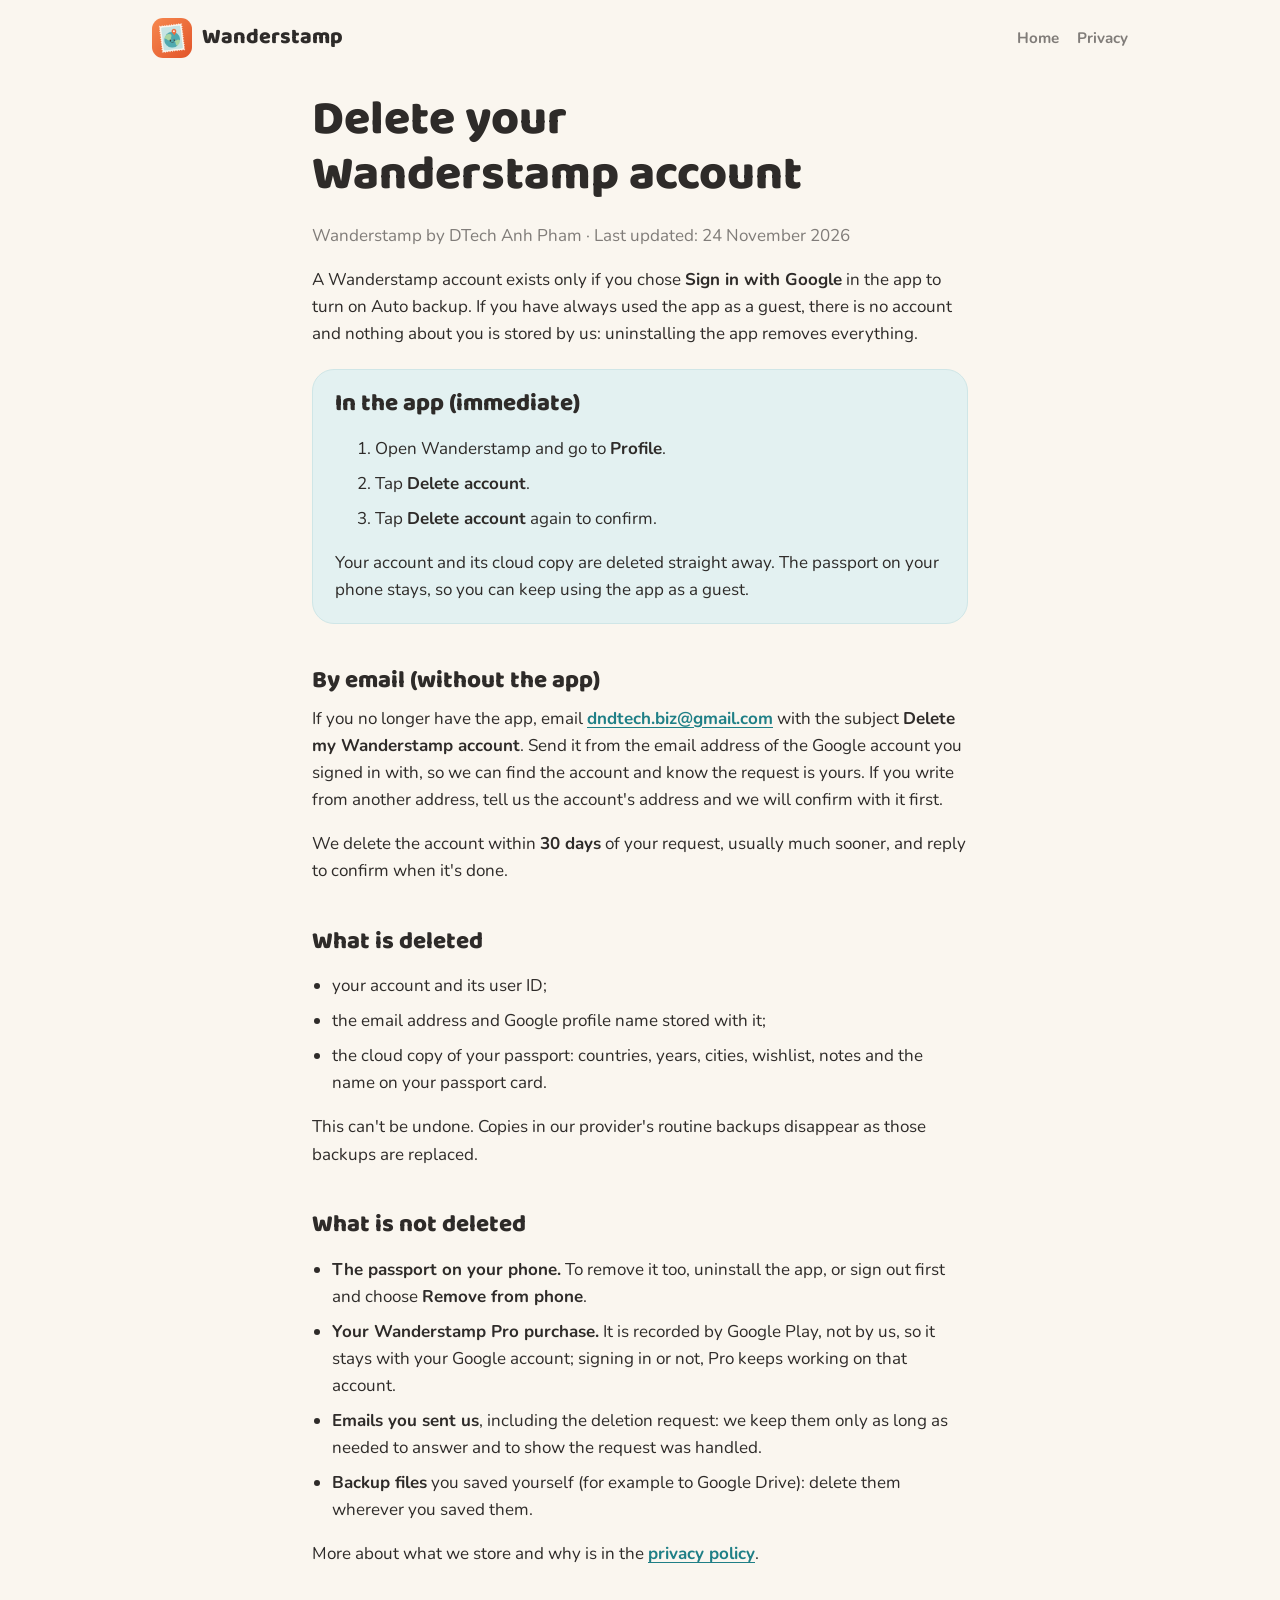
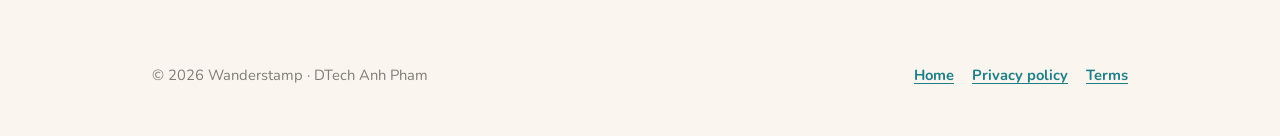
==== delete-account.html @ 55518581 "Custom domain wanderstamp.app and company name on the site CNAME for GitHub Pages, the contact secti" ====
<!doctype html>
<html lang="en">
<head>
  <meta charset="utf-8">
  <meta name="viewport" content="width=device-width, initial-scale=1">
  <title>Delete your account · Wanderstamp</title>
  <meta name="description" content="How to delete your Wanderstamp account and its cloud backup, in the app or by email.">
  <meta name="theme-color" content="#F26B3A">
  <link rel="icon" type="image/png" href="assets/favicon.png">
  <link rel="preconnect" href="https://fonts.googleapis.com">
  <link rel="preconnect" href="https://fonts.gstatic.com" crossorigin>
  <link rel="stylesheet" href="https://fonts.googleapis.com/css2?family=Baloo+2:wght@600;700;800&family=Nunito:wght@400;600;700&display=swap">
  <link rel="stylesheet" href="style.css">
</head>
<body>
  <a class="skip" href="#main">Skip to content</a>

  <header class="wrap top">
    <a class="brand" href="./">
      <img src="assets/icon.png" alt="" width="40" height="40">
      Wanderstamp
    </a>
    <nav aria-label="Main">
      <a href="./">Home</a>
      <a href="privacy.html">Privacy</a>
    </nav>
  </header>

  <!-- The "Delete account URL" in Play Console (App content > Data deletion). Keep it in step with
       deleteAccount in src/cloud.ts and the privacy policy. -->
  <main id="main" class="wrap doc">
    <h1>Delete your Wanderstamp account</h1>
    <p class="updated">Wanderstamp by DTech Anh Pham · Last updated: 24 November 2026</p>

    <p>A Wanderstamp account exists only if you chose <b>Sign in with Google</b> in the app to turn
      on Auto backup. If you have always used the app as a guest, there is no account and nothing
      about you is stored by us: uninstalling the app removes everything.</p>

    <div class="summary">
      <h2 style="margin-top: 0">In the app (immediate)</h2>
      <ol>
        <li>Open Wanderstamp and go to <b>Profile</b>.</li>
        <li>Tap <b>Delete account</b>.</li>
        <li>Tap <b>Delete account</b> again to confirm.</li>
      </ol>
      <p style="margin: 0">Your account and its cloud copy are deleted straight away. The passport
        on your phone stays, so you can keep using the app as a guest.</p>
    </div>

    <h2>By email (without the app)</h2>
    <p>If you no longer have the app, email
      <a href="mailto:dndtech.biz@gmail.com?subject=Delete%20my%20Wanderstamp%20account">dndtech.biz@gmail.com</a>
      with the subject <b>Delete my Wanderstamp account</b>. Send it from the email address of the
      Google account you signed in with, so we can find the account and know the request is yours.
      If you write from another address, tell us the account's address and we will confirm with
      it first.</p>
    <p>We delete the account within <b>30 days</b> of your request, usually much sooner, and reply
      to confirm when it's done.</p>

    <h2>What is deleted</h2>
    <ul>
      <li>your account and its user ID;</li>
      <li>the email address and Google profile name stored with it;</li>
      <li>the cloud copy of your passport: countries, years, cities, wishlist, notes and the name
        on your passport card.</li>
    </ul>
    <p>This can't be undone. Copies in our provider's routine backups disappear as those backups
      are replaced.</p>

    <h2>What is not deleted</h2>
    <ul>
      <li><b>The passport on your phone.</b> To remove it too, uninstall the app, or sign out
        first and choose <b>Remove from phone</b>.</li>
      <li><b>Your Wanderstamp Pro purchase.</b> It is recorded by Google Play, not by us, so it
        stays with your Google account; signing in or not, Pro keeps working on that account.</li>
      <li><b>Emails you sent us</b>, including the deletion request: we keep them only as long as
        needed to answer and to show the request was handled.</li>
      <li><b>Backup files</b> you saved yourself (for example to Google Drive): delete them
        wherever you saved them.</li>
    </ul>

    <p>More about what we store and why is in the <a href="privacy.html">privacy policy</a>.</p>
  </main>

  <footer>
    <div class="wrap">
      <span>© 2026 Wanderstamp · DTech Anh Pham</span>
      <nav aria-label="Footer">
        <a href="./">Home</a>
        <a href="privacy.html">Privacy policy</a>
        <a href="terms.html">Terms</a>
      </nav>
    </div>
  </footer>
</body>
</html>
---- style.css ----
/* Wanderstamp site. Colours and fonts follow the app (src/theme.ts): Sunset orange, ink and
   sand on warm paper, Baloo 2 for headings and Nunito for text. Light only, like the app. */

:root {
  color-scheme: light;
  --cream: #FAF6EF;
  --sunset: #F26B3A;
  --sunset-text: #A6411C;
  --sunset-tint: #FDE8DE;
  --sunset-tint-border: #F9D3C0;
  --sun: #E9B44C;
  --sun-tint: #FCF2DC;
  --sun-on: #43340F;
  --sand: #E7E1D6;
  --sand-tint: #F1EDE5;
  --sand-dash: #D8D0C2;
  --teal: #4FA9B0;
  --teal-deep: #1F7F86;
  --teal-tint: #E3F1F1;
  --border: #ECE5DA;
  --white: #FFFFFF;
  --ink: #2E2B29;
  --ink60: rgba(46, 43, 41, 0.6);
  --ink45: rgba(46, 43, 41, 0.45);
  --radius: 22px;
  --page: 1040px;
}

* { box-sizing: border-box; }

html { -webkit-text-size-adjust: 100%; scroll-behavior: smooth; }

body {
  margin: 0;
  background: var(--cream);
  color: var(--ink);
  font: 400 17px/1.6 'Nunito', system-ui, sans-serif;
}

h1, h2, h3 {
  font-family: 'Baloo 2', 'Nunito', system-ui, sans-serif;
  line-height: 1.15;
  margin: 0 0 0.4em;
  text-wrap: balance;
}
h1 { font-weight: 800; font-size: clamp(2.6rem, 8vw, 4rem); }
h2 { font-weight: 800; font-size: clamp(1.8rem, 5vw, 2.4rem); }
h3 { font-weight: 700; font-size: 1.25rem; }
p { margin: 0 0 1em; }

a { color: var(--teal-deep); font-weight: 700; text-underline-offset: 3px; }
a:hover { color: var(--sunset-text); }
:focus-visible { outline: 3px solid var(--teal); outline-offset: 3px; border-radius: 6px; }

.wrap { max-width: var(--page); margin: 0 auto; padding: 0 16px; }
@media (min-width: 700px) { .wrap { padding: 0 32px; } }

.skip {
  position: absolute; left: -999px; top: 8px;
  background: var(--white); padding: 8px 14px; border-radius: 999px; z-index: 10;
}
.skip:focus { left: 8px; }

/* Header */
.top {
  display: flex; align-items: center; justify-content: space-between; gap: 12px;
  padding-top: 18px; padding-bottom: 18px;
}
.brand {
  display: flex; align-items: center; gap: 10px;
  color: var(--ink); text-decoration: none;
  font: 800 1.35rem/1 'Baloo 2', sans-serif;
}
.brand img { width: 40px; height: 40px; border-radius: 11px; }
.top nav { display: flex; gap: 18px; flex-wrap: wrap; justify-content: flex-end; }
.top nav a { color: var(--ink60); text-decoration: none; font-size: 0.95rem; }
.top nav a:hover { color: var(--ink); }
@media (max-width: 520px) { .top nav .opt { display: none; } }

/* Hero */
.hero {
  display: grid; gap: 32px; align-items: center;
  padding-top: 24px; padding-bottom: 56px;
}
@media (min-width: 860px) { .hero { grid-template-columns: 1.1fr 0.9fr; padding-top: 48px; } }
.eyebrow {
  display: inline-block; margin-bottom: 14px; padding: 4px 12px;
  background: var(--sunset-tint); border: 1px solid var(--sunset-tint-border); border-radius: 999px;
  color: var(--sunset-text); font-weight: 700; font-size: 0.85rem; letter-spacing: 0.02em;
}
.hero h1 span { color: var(--sunset); }
.lead { font-size: 1.15rem; color: var(--ink60); max-width: 34em; }
.cta { display: flex; flex-wrap: wrap; gap: 12px; align-items: center; margin-top: 22px; }

.btn {
  display: inline-flex; align-items: center; gap: 10px;
  padding: 13px 22px; border-radius: 999px; border: 0;
  font: 700 1rem/1 'Nunito', sans-serif; text-decoration: none;
}
.btn-primary { background: var(--sunset); color: var(--white); }
.btn-primary:hover { color: var(--white); background: #E05A2B; }
.btn-ghost { background: var(--white); color: var(--ink); border: 1px solid var(--border); }
.btn-ghost:hover { color: var(--ink); border-color: var(--sand-dash); }

/* "Get it on Google Play" stand-in until the app is live. Swap it for Google's official badge
   (https://play.google.com/intl/en_us/badges/) once the store page exists. */
.play-soon {
  display: inline-flex; align-items: center; gap: 10px;
  padding: 10px 18px 10px 14px; border-radius: 12px;
  background: var(--ink); color: var(--white); line-height: 1.15;
}
.play-soon svg { flex: none; }
.play-soon small { display: block; font-size: 0.7rem; letter-spacing: 0.04em; opacity: 0.75; text-transform: uppercase; }
.play-soon strong { font: 700 1.05rem/1.1 'Nunito', sans-serif; }

/* The app icon, big and tilted a little, with a postmark struck over its corner. */
.hero-art { display: grid; place-items: center; padding: 12px 0; }
.hero-icon { position: relative; width: min(60vw, 320px); transform: rotate(-4deg); }
.hero-icon img {
  display: block; width: 100%; height: auto; border-radius: 22%;
  box-shadow: 0 18px 40px rgba(166, 65, 28, 0.22), 0 4px 10px rgba(46, 43, 41, 0.08);
}
.postmark {
  position: absolute; right: -6%; bottom: -6%; width: 38%; transform: rotate(14deg);
}

/* Sections */
section { padding: 56px 0; }
.band { background: var(--white); border-top: 1px solid var(--border); border-bottom: 1px solid var(--border); }
.section-intro { color: var(--ink60); max-width: 36em; margin-bottom: 28px; }

.features { display: grid; gap: 16px; }
@media (min-width: 700px) { .features { grid-template-columns: repeat(3, 1fr); } }
.feature {
  background: var(--cream); border: 1px solid var(--border); border-radius: var(--radius);
  padding: 22px;
}
.feature .dot {
  display: grid; place-items: center; width: 52px; height: 52px; margin-bottom: 12px;
  border-radius: 50%; font-size: 26px;
}
.feature p { color: var(--ink60); margin: 0; }

/* Screenshot slots: each holds a phone screenshot (1080×2400 or similar) once there is one. */
.shots {
  display: grid; grid-auto-flow: column; grid-auto-columns: minmax(200px, 1fr);
  gap: 16px; overflow-x: auto; padding: 4px 2px 18px; scroll-snap-type: x mandatory;
}
.shot { scroll-snap-align: start; margin: 0; }
.shot .frame {
  aspect-ratio: 9 / 19.5; border-radius: 28px; overflow: hidden;
  background: var(--sand-tint); border: 2px dashed var(--sand-dash);
  display: grid; place-items: center; text-align: center; padding: 16px;
  color: var(--ink45); font-weight: 700; font-size: 0.9rem;
}
.shot .frame img { width: 100%; height: 100%; object-fit: cover; }
.shot .frame:has(img) { border: 0; padding: 0; background: var(--ink); }
.shot figcaption { margin-top: 10px; font-weight: 700; text-align: center; }

/* Pro */
.pro {
  display: grid; gap: 24px; align-items: center;
  background: var(--sun-tint); border: 1px solid #F4E0B3; border-radius: 28px; padding: 28px;
}
@media (min-width: 800px) { .pro { grid-template-columns: 1fr 1fr; padding: 40px; } }
.pro ul { list-style: none; padding: 0; margin: 0; display: grid; gap: 12px; }
.pro li { display: flex; gap: 12px; align-items: flex-start; }
.pro li b { display: block; }
.pro li span { color: var(--ink60); }
.pro .tick {
  flex: none; display: grid; place-items: center; width: 28px; height: 28px; margin-top: 2px;
  border-radius: 50%; background: var(--sun); color: var(--sun-on); font-weight: 800;
}
.price { font: 800 2.4rem/1 'Baloo 2', sans-serif; color: var(--sun-on); }

/* Contact */
.contact-card {
  background: var(--white); border: 1px solid var(--border); border-radius: var(--radius);
  padding: 28px; max-width: 640px;
}

/* Footer */
footer { padding: 32px 0 48px; color: var(--ink60); font-size: 0.92rem; }
footer .wrap { display: flex; flex-wrap: wrap; gap: 8px 22px; justify-content: space-between; }
footer nav { display: flex; gap: 18px; flex-wrap: wrap; }

/* Privacy policy */
.doc { max-width: 720px; padding-top: 16px; padding-bottom: 48px; }
.doc h1 { font-size: clamp(2.2rem, 7vw, 3rem); }
.doc h2 { font-size: 1.5rem; margin-top: 1.8em; }
.doc ul { padding-left: 1.2em; }
.doc li { margin-bottom: 0.45em; }
.doc .updated { color: var(--ink60); }
.summary {
  background: var(--teal-tint); border: 1px solid #CFE6E7; border-radius: var(--radius);
  padding: 20px 22px; margin: 22px 0 8px;
}
.summary ul { margin: 0; }
.summary li:last-child { margin-bottom: 0; }
.table-scroll { overflow-x: auto; }
table { border-collapse: collapse; width: 100%; font-size: 0.95rem; }
th, td { text-align: left; vertical-align: top; padding: 10px 12px; border-bottom: 1px solid var(--border); }
th { font-family: 'Baloo 2', sans-serif; font-weight: 700; }
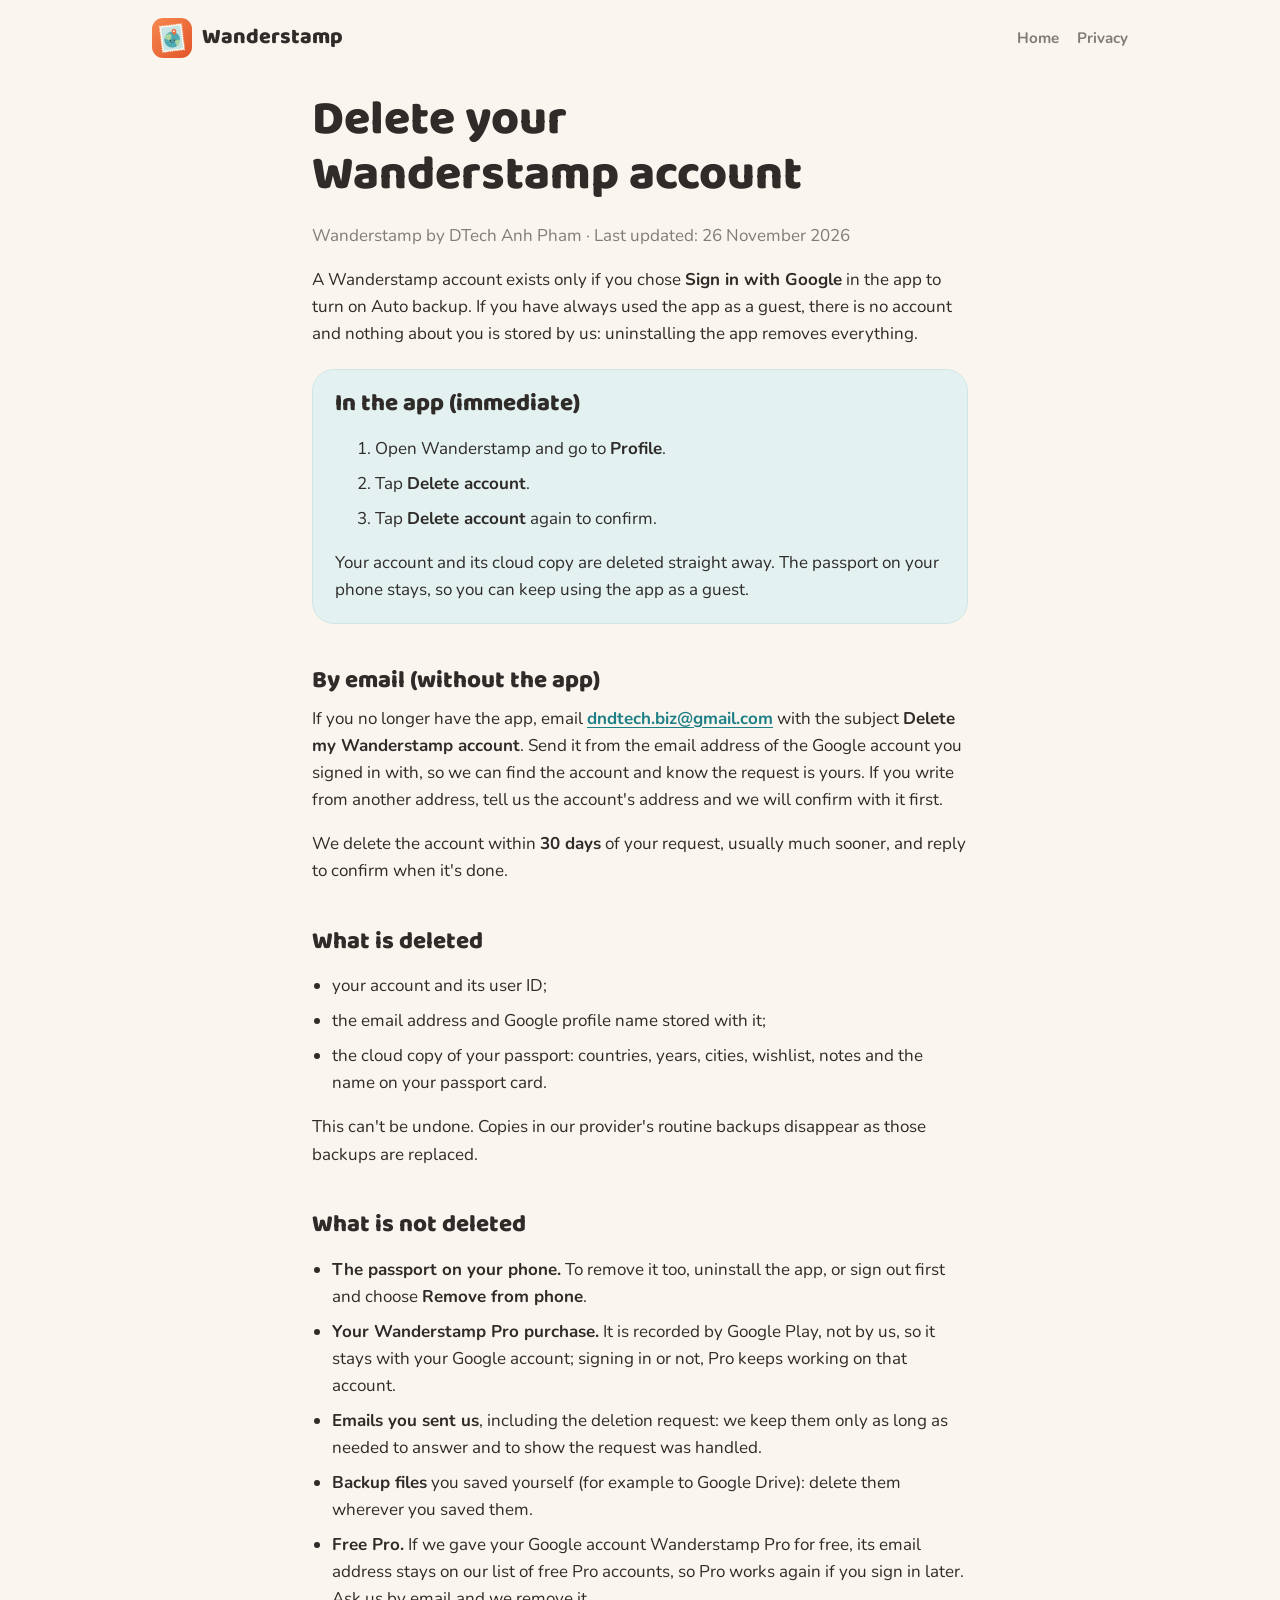
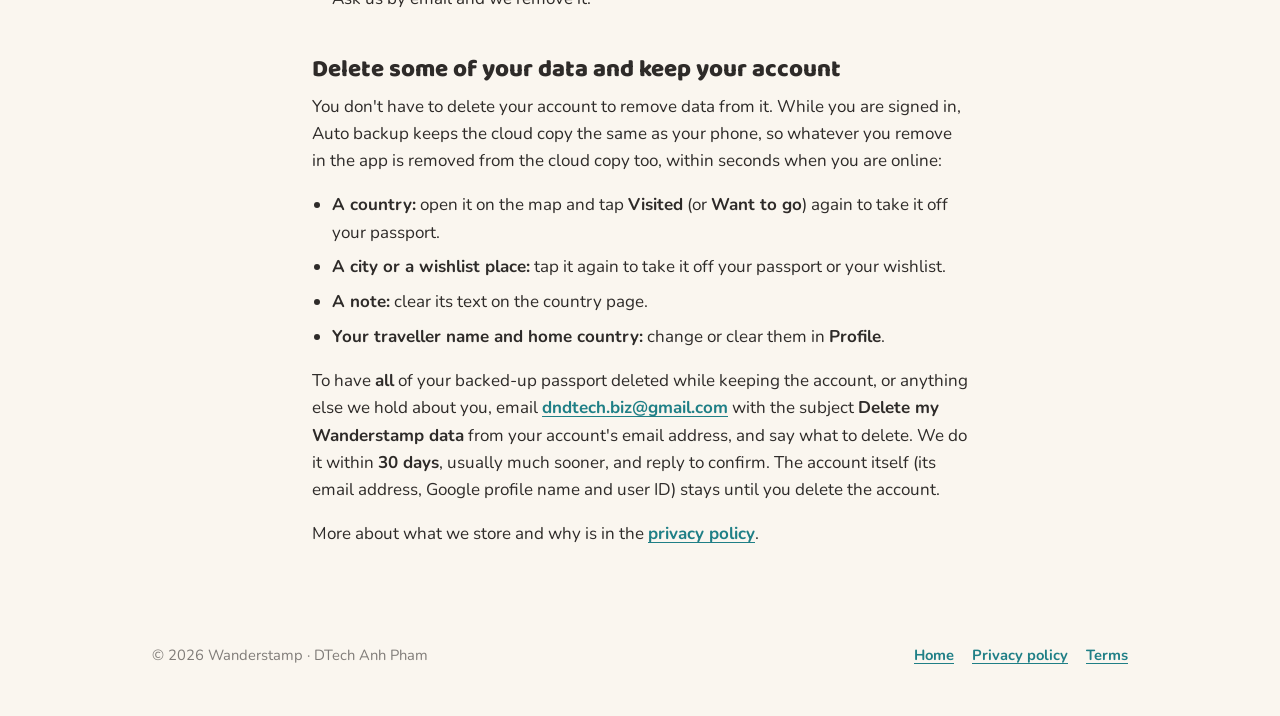
==== commit 4ab31c94: "Deletion page: delete some data and keep the account New section (#data) for the Play Console 'Delet" ====
--- a/delete-account.html
+++ b/delete-account.html
@@ -30,7 +30,7 @@
        deleteAccount in src/cloud.ts and the privacy policy. -->
   <main id="main" class="wrap doc">
     <h1>Delete your Wanderstamp account</h1>
-    <p class="updated">Wanderstamp by DTech Anh Pham · Last updated: 24 November 2026</p>
+    <p class="updated">Wanderstamp by DTech Anh Pham · Last updated: 26 November 2026</p>
 
     <p>A Wanderstamp account exists only if you chose <b>Sign in with Google</b> in the app to turn
       on Auto backup. If you have always used the app as a guest, there is no account and nothing
@@ -77,7 +77,30 @@
         needed to answer and to show the request was handled.</li>
       <li><b>Backup files</b> you saved yourself (for example to Google Drive): delete them
         wherever you saved them.</li>
+      <li><b>Free Pro.</b> If we gave your Google account Wanderstamp Pro for free, its email
+        address stays on our list of free Pro accounts, so Pro works again if you sign in later.
+        Ask us by email and we remove it.</li>
     </ul>
+
+    <h2 id="data">Delete some of your data and keep your account</h2>
+    <p>You don't have to delete your account to remove data from it. While you are signed in,
+      Auto backup keeps the cloud copy the same as your phone, so whatever you remove in the app is
+      removed from the cloud copy too, within seconds when you are online:</p>
+    <ul>
+      <li><b>A country:</b> open it on the map and tap <b>Visited</b> (or <b>Want to go</b>)
+        again to take it off your passport.</li>
+      <li><b>A city or a wishlist place:</b> tap it again to take it off your passport or your
+        wishlist.</li>
+      <li><b>A note:</b> clear its text on the country page.</li>
+      <li><b>Your traveller name and home country:</b> change or clear them in <b>Profile</b>.</li>
+    </ul>
+    <p>To have <b>all</b> of your backed-up passport deleted while keeping the account, or anything
+      else we hold about you, email
+      <a href="mailto:dndtech.biz@gmail.com?subject=Delete%20my%20Wanderstamp%20data">dndtech.biz@gmail.com</a>
+      with the subject <b>Delete my Wanderstamp data</b> from your account's email address, and say
+      what to delete. We do it within <b>30 days</b>, usually much sooner, and reply to confirm.
+      The account itself (its email address, Google profile name and user ID) stays until you
+      delete the account.</p>
 
     <p>More about what we store and why is in the <a href="privacy.html">privacy policy</a>.</p>
   </main>
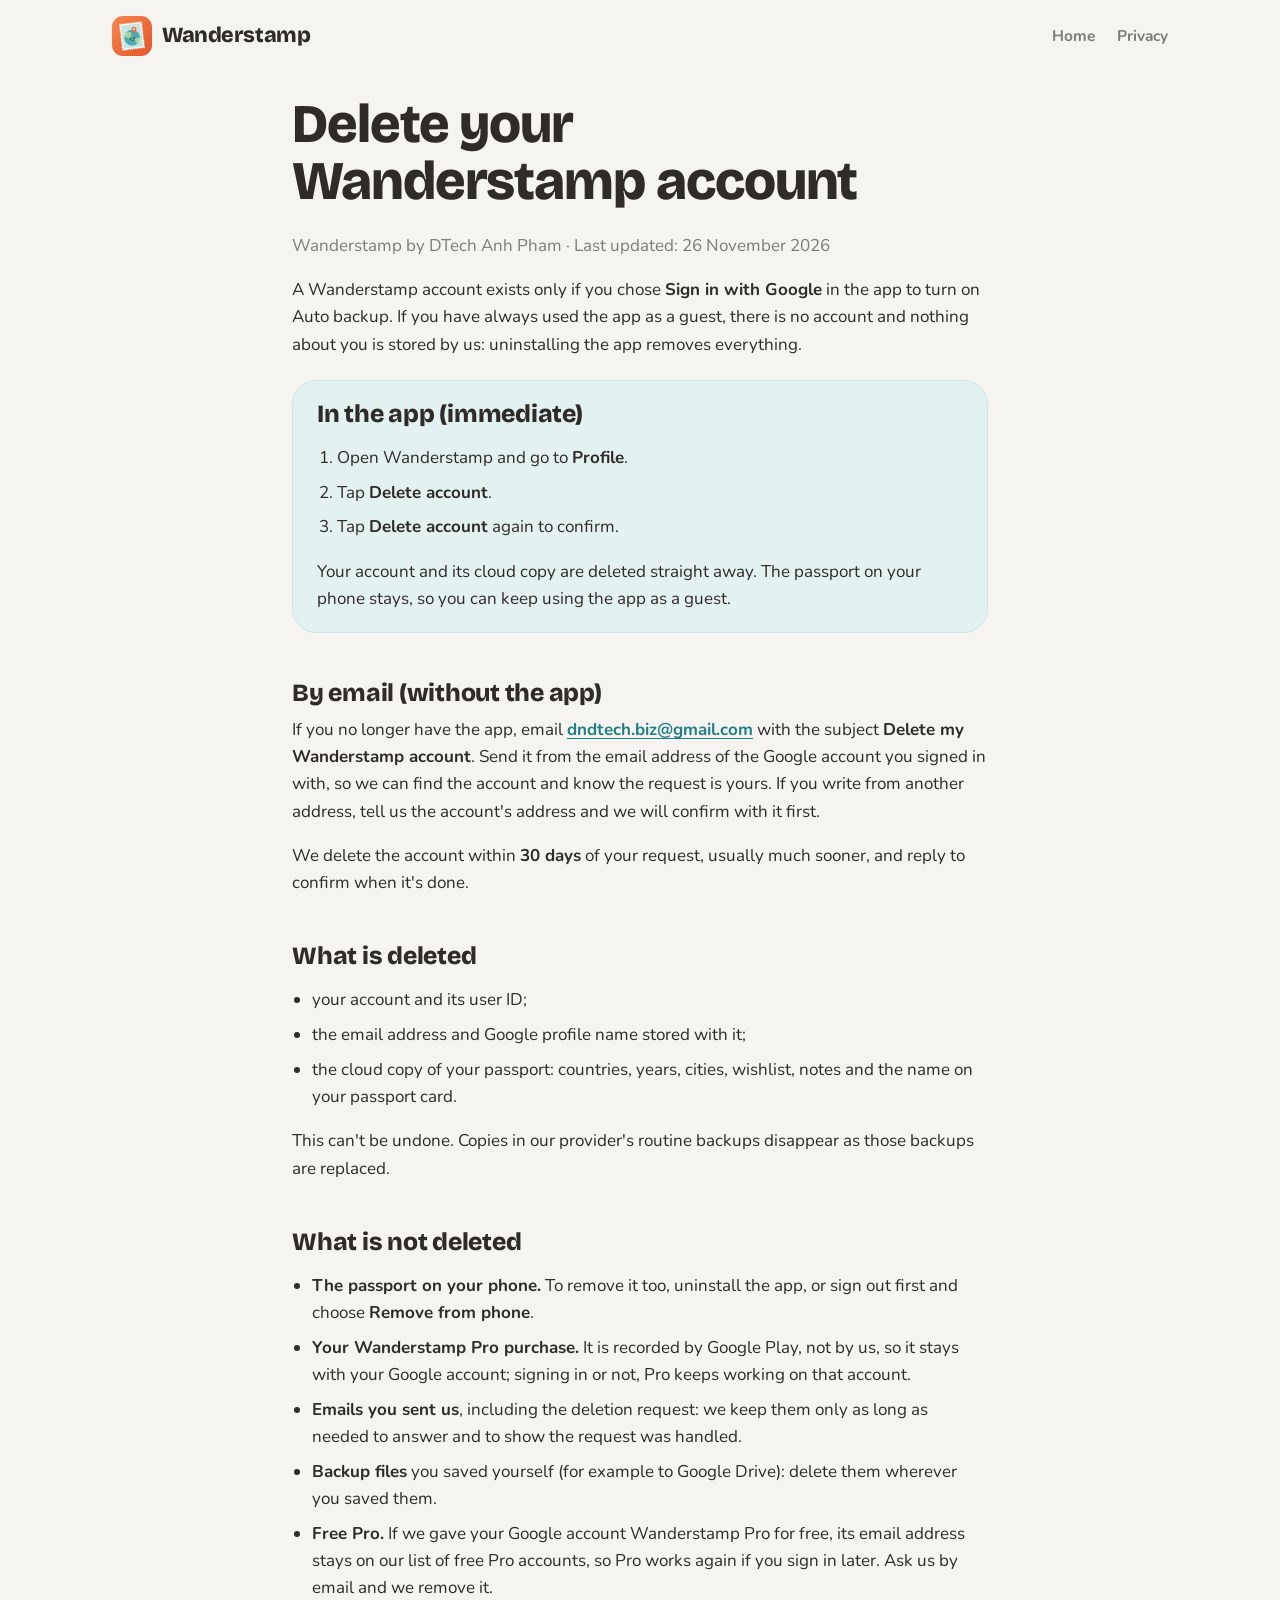
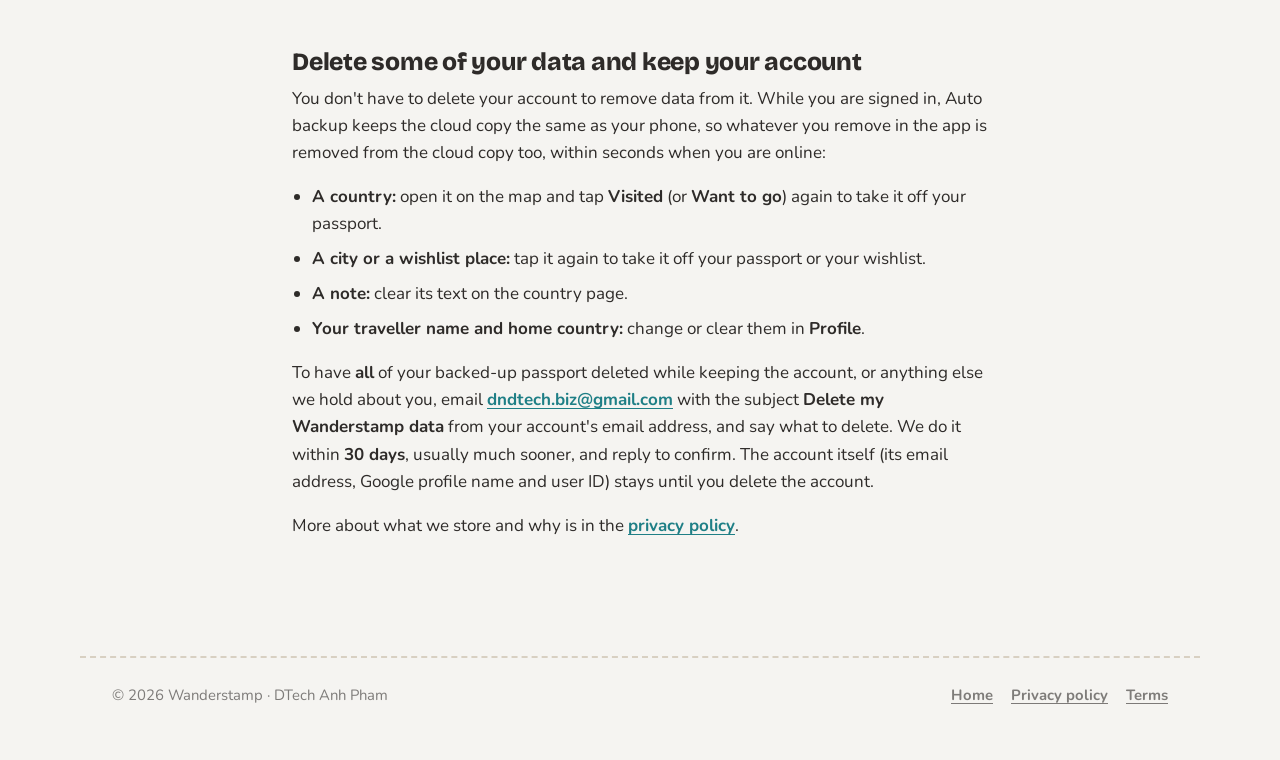
==== commit b6832bbe: "Playful redesign in the app's new look New landing page with real stamps and screenshots, a tap-to-s" ====
--- a/delete-account.html
+++ b/delete-account.html
@@ -9,7 +9,7 @@
   <link rel="icon" type="image/png" href="assets/favicon.png">
   <link rel="preconnect" href="https://fonts.googleapis.com">
   <link rel="preconnect" href="https://fonts.gstatic.com" crossorigin>
-  <link rel="stylesheet" href="https://fonts.googleapis.com/css2?family=Baloo+2:wght@600;700;800&family=Nunito:wght@400;600;700&display=swap">
+  <link rel="stylesheet" href="https://fonts.googleapis.com/css2?family=Baloo+2:wght@800&family=Bricolage+Grotesque:opsz,wght@12..96,600;12..96,800&family=Nunito:wght@400;600;700;800&display=swap">
   <link rel="stylesheet" href="style.css">
 </head>
 <body>
--- a/style.css
+++ b/style.css
@@ -1,15 +1,19 @@
-/* Wanderstamp site. Colours and fonts follow the app (src/theme.ts): Sunset orange, ink and
-   sand on warm paper, Baloo 2 for headings and Nunito for text. Light only, like the app. */
+/* Wanderstamp site. Follows the app's look (src/theme.ts): sunset orange, mustard and teal on
+   light paper; Bricolage Grotesque for titles, Nunito for text and Baloo 2 for anything that is
+   "stamped". The stamps on the page are cut from real app screenshots. Light only, like the app. */
 
 :root {
   color-scheme: light;
-  --cream: #FAF6EF;
+  --paper: #F5F4F1;
   --sunset: #F26B3A;
+  --sunset-dark: #D2552A;
   --sunset-text: #A6411C;
   --sunset-tint: #FDE8DE;
   --sunset-tint-border: #F9D3C0;
   --sun: #E9B44C;
   --sun-tint: #FCF2DC;
+  --sun-tint-border: #F4E0B3;
+  --sun-text: #6E5216;
   --sun-on: #43340F;
   --sand: #E7E1D6;
   --sand-tint: #F1EDE5;
@@ -17,187 +21,496 @@
   --teal: #4FA9B0;
   --teal-deep: #1F7F86;
   --teal-tint: #E3F1F1;
-  --border: #ECE5DA;
+  --teal-tint-border: #CFE6E7;
+  --teal-text: #18636A;
+  --border: #E3E0DA;
   --white: #FFFFFF;
   --ink: #2E2B29;
   --ink60: rgba(46, 43, 41, 0.6);
   --ink45: rgba(46, 43, 41, 0.45);
-  --radius: 22px;
-  --page: 1040px;
+  --title: 'Bricolage Grotesque', 'Nunito', system-ui, sans-serif;
+  --stamp: 'Baloo 2', 'Nunito', system-ui, sans-serif;
+  --page: 1120px;
 }
 
 * { box-sizing: border-box; }
 
-html { -webkit-text-size-adjust: 100%; scroll-behavior: smooth; }
+html { -webkit-text-size-adjust: 100%; scroll-behavior: smooth; scroll-padding-top: 84px; }
 
 body {
   margin: 0;
-  background: var(--cream);
+  background: var(--paper);
   color: var(--ink);
   font: 400 17px/1.6 'Nunito', system-ui, sans-serif;
+  overflow-x: clip;
 }
 
 h1, h2, h3 {
-  font-family: 'Baloo 2', 'Nunito', system-ui, sans-serif;
-  line-height: 1.15;
+  font-family: var(--title);
+  font-weight: 800;
+  line-height: 1.05;
+  letter-spacing: -0.02em;
   margin: 0 0 0.4em;
   text-wrap: balance;
 }
-h1 { font-weight: 800; font-size: clamp(2.6rem, 8vw, 4rem); }
-h2 { font-weight: 800; font-size: clamp(1.8rem, 5vw, 2.4rem); }
-h3 { font-weight: 700; font-size: 1.25rem; }
+h1 { font-size: clamp(2.7rem, 7.4vw, 4.9rem); }
+h2 { font-size: clamp(2rem, 5vw, 3.2rem); }
+h3 { font-size: 1.45rem; letter-spacing: -0.01em; }
 p { margin: 0 0 1em; }
+img { max-width: 100%; }
 
 a { color: var(--teal-deep); font-weight: 700; text-underline-offset: 3px; }
 a:hover { color: var(--sunset-text); }
-:focus-visible { outline: 3px solid var(--teal); outline-offset: 3px; border-radius: 6px; }
+:focus-visible { outline: 3px solid var(--teal); outline-offset: 3px; border-radius: 8px; }
 
 .wrap { max-width: var(--page); margin: 0 auto; padding: 0 16px; }
 @media (min-width: 700px) { .wrap { padding: 0 32px; } }
 
 .skip {
-  position: absolute; left: -999px; top: 8px;
-  background: var(--white); padding: 8px 14px; border-radius: 999px; z-index: 10;
+  position: absolute; left: -999px; top: 8px; z-index: 50;
+  background: var(--white); padding: 8px 14px; border-radius: 999px;
 }
 .skip:focus { left: 8px; }
 
-/* Header */
+/* ---------- Header ---------- */
+
 .top {
   display: flex; align-items: center; justify-content: space-between; gap: 12px;
-  padding-top: 18px; padding-bottom: 18px;
-}
+  padding-top: 16px; padding-bottom: 16px;
+}
+.site-head {
+  position: sticky; top: 0; z-index: 20;
+  background: rgba(245, 244, 241, 0.86);
+  -webkit-backdrop-filter: blur(12px); backdrop-filter: blur(12px);
+  border-bottom: 1px solid transparent;
+  transition: border-color 0.2s;
+}
+.site-head.scrolled { border-bottom-color: var(--border); }
+.site-head .top { padding-top: 12px; padding-bottom: 12px; }
 .brand {
   display: flex; align-items: center; gap: 10px;
   color: var(--ink); text-decoration: none;
-  font: 800 1.35rem/1 'Baloo 2', sans-serif;
-}
-.brand img { width: 40px; height: 40px; border-radius: 11px; }
-.top nav { display: flex; gap: 18px; flex-wrap: wrap; justify-content: flex-end; }
-.top nav a { color: var(--ink60); text-decoration: none; font-size: 0.95rem; }
+  font: 800 1.35rem/1 var(--title); letter-spacing: -0.02em;
+}
+.brand:hover { color: var(--ink); }
+.brand img { width: 40px; height: 40px; border-radius: 11px; transition: transform 0.25s; }
+.brand:hover img { transform: rotate(-8deg) scale(1.05); }
+.top nav { display: flex; align-items: center; gap: 22px; flex-wrap: wrap; justify-content: flex-end; }
+.top nav a { color: var(--ink60); text-decoration: none; font-size: 0.97rem; }
 .top nav a:hover { color: var(--ink); }
-@media (max-width: 520px) { .top nav .opt { display: none; } }
-
-/* Hero */
-.hero {
-  display: grid; gap: 32px; align-items: center;
-  padding-top: 24px; padding-bottom: 56px;
-}
-@media (min-width: 860px) { .hero { grid-template-columns: 1.1fr 0.9fr; padding-top: 48px; } }
-.eyebrow {
-  display: inline-block; margin-bottom: 14px; padding: 4px 12px;
-  background: var(--sunset-tint); border: 1px solid var(--sunset-tint-border); border-radius: 999px;
-  color: var(--sunset-text); font-weight: 700; font-size: 0.85rem; letter-spacing: 0.02em;
-}
-.hero h1 span { color: var(--sunset); }
-.lead { font-size: 1.15rem; color: var(--ink60); max-width: 34em; }
-.cta { display: flex; flex-wrap: wrap; gap: 12px; align-items: center; margin-top: 22px; }
+.top nav .pill {
+  color: var(--white); background: var(--ink); padding: 9px 16px; border-radius: 999px;
+  font-size: 0.9rem;
+}
+.top nav .pill:hover { color: var(--white); background: #000; }
+@media (max-width: 640px) { .top nav .opt { display: none; } }
+
+/* ---------- Rubber-stamp label (above section titles) ---------- */
+
+.inked {
+  display: inline-block; margin-bottom: 18px; padding: 3px 12px 1px;
+  border: 2.5px solid currentColor; border-radius: 8px;
+  color: var(--sunset); font: 800 0.86rem/1.5 var(--stamp); letter-spacing: 0.12em;
+  text-transform: uppercase; transform: rotate(-3deg);
+  opacity: 0.92;
+}
+.inked.teal { color: var(--teal-deep); transform: rotate(2deg); }
+.inked.sun { color: #C38F25; transform: rotate(-2deg); }
+
+/* The wavy cancel lines from the app's postmarks, as a highlight under a word. */
+.wavy {
+  color: var(--sunset);
+  background: url("data:image/svg+xml,%3Csvg xmlns='http://www.w3.org/2000/svg' width='40' height='12' viewBox='0 0 40 12'%3E%3Cpath d='M0 6q5-5 10 0t10 0 10 0 10 0' fill='none' stroke='%23F26B3A' stroke-width='3' stroke-linecap='round'/%3E%3C/svg%3E") repeat-x 0 100% / 30px 9px;
+  padding-bottom: 0.12em;
+}
+
+/* ---------- Buttons ---------- */
 
 .btn {
   display: inline-flex; align-items: center; gap: 10px;
-  padding: 13px 22px; border-radius: 999px; border: 0;
-  font: 700 1rem/1 'Nunito', sans-serif; text-decoration: none;
-}
-.btn-primary { background: var(--sunset); color: var(--white); }
-.btn-primary:hover { color: var(--white); background: #E05A2B; }
+  padding: 14px 24px; border-radius: 999px; border: 0;
+  font: 800 1rem/1 'Nunito', sans-serif; text-decoration: none; cursor: pointer;
+  transition: transform 0.15s, background-color 0.15s;
+}
+.btn:active { transform: scale(0.97); }
+.btn-primary { background: var(--sunset); color: var(--white); box-shadow: 0 4px 0 var(--sunset-dark); }
+.btn-primary:hover { color: var(--white); background: #F47A4D; }
 .btn-ghost { background: var(--white); color: var(--ink); border: 1px solid var(--border); }
 .btn-ghost:hover { color: var(--ink); border-color: var(--sand-dash); }
 
-/* "Get it on Google Play" stand-in until the app is live. Swap it for Google's official badge
-   (https://play.google.com/intl/en_us/badges/) once the store page exists. */
+/* "Coming soon to Google Play" stand-in until the app is live. Swap it for Google's official
+   badge (https://play.google.com/intl/en_us/badges/) once the store page exists. */
 .play-soon {
-  display: inline-flex; align-items: center; gap: 10px;
-  padding: 10px 18px 10px 14px; border-radius: 12px;
+  display: inline-flex; align-items: center; gap: 12px;
+  padding: 11px 20px 11px 16px; border-radius: 16px;
   background: var(--ink); color: var(--white); line-height: 1.15;
+  box-shadow: 0 4px 0 #000;
 }
 .play-soon svg { flex: none; }
-.play-soon small { display: block; font-size: 0.7rem; letter-spacing: 0.04em; opacity: 0.75; text-transform: uppercase; }
-.play-soon strong { font: 700 1.05rem/1.1 'Nunito', sans-serif; }
-
-/* The app icon, big and tilted a little, with a postmark struck over its corner. */
-.hero-art { display: grid; place-items: center; padding: 12px 0; }
-.hero-icon { position: relative; width: min(60vw, 320px); transform: rotate(-4deg); }
-.hero-icon img {
-  display: block; width: 100%; height: auto; border-radius: 22%;
-  box-shadow: 0 18px 40px rgba(166, 65, 28, 0.22), 0 4px 10px rgba(46, 43, 41, 0.08);
-}
-.postmark {
-  position: absolute; right: -6%; bottom: -6%; width: 38%; transform: rotate(14deg);
-}
-
-/* Sections */
-section { padding: 56px 0; }
-.band { background: var(--white); border-top: 1px solid var(--border); border-bottom: 1px solid var(--border); }
-.section-intro { color: var(--ink60); max-width: 36em; margin-bottom: 28px; }
-
-.features { display: grid; gap: 16px; }
-@media (min-width: 700px) { .features { grid-template-columns: repeat(3, 1fr); } }
-.feature {
-  background: var(--cream); border: 1px solid var(--border); border-radius: var(--radius);
-  padding: 22px;
-}
-.feature .dot {
-  display: grid; place-items: center; width: 52px; height: 52px; margin-bottom: 12px;
-  border-radius: 50%; font-size: 26px;
-}
-.feature p { color: var(--ink60); margin: 0; }
-
-/* Screenshot slots: each holds a phone screenshot (1080×2400 or similar) once there is one. */
-.shots {
-  display: grid; grid-auto-flow: column; grid-auto-columns: minmax(200px, 1fr);
-  gap: 16px; overflow-x: auto; padding: 4px 2px 18px; scroll-snap-type: x mandatory;
-}
-.shot { scroll-snap-align: start; margin: 0; }
-.shot .frame {
-  aspect-ratio: 9 / 19.5; border-radius: 28px; overflow: hidden;
-  background: var(--sand-tint); border: 2px dashed var(--sand-dash);
-  display: grid; place-items: center; text-align: center; padding: 16px;
-  color: var(--ink45); font-weight: 700; font-size: 0.9rem;
-}
-.shot .frame img { width: 100%; height: 100%; object-fit: cover; }
-.shot .frame:has(img) { border: 0; padding: 0; background: var(--ink); }
-.shot figcaption { margin-top: 10px; font-weight: 700; text-align: center; }
-
-/* Pro */
+.play-soon small { display: block; font-size: 0.72rem; letter-spacing: 0.05em; opacity: 0.75; text-transform: uppercase; }
+.play-soon strong { font: 800 1.12rem/1.1 'Nunito', sans-serif; }
+.play-soon.light { background: var(--white); color: var(--ink); box-shadow: 0 4px 0 rgba(0, 0, 0, 0.18); }
+
+/* ---------- Phone frame around a screenshot ---------- */
+
+.phone {
+  position: relative; margin: 0;
+  width: 100%; aspect-ratio: 540 / 1100;
+  padding: 3.2% 3.2% 3.2%;
+  background: #1D1B1A; border-radius: 13% / 6.4%;
+  box-shadow: 0 30px 60px -20px rgba(110, 50, 20, 0.35), 0 8px 18px rgba(46, 43, 41, 0.12),
+    inset 0 0 0 2px #3A3634;
+}
+.phone::before {
+  /* the camera hole */
+  content: ''; position: absolute; top: 2.1%; left: 50%; width: 3.4%; aspect-ratio: 1;
+  transform: translateX(-50%); border-radius: 50%; background: #0B0A0A; z-index: 1;
+}
+.phone .screen {
+  width: 100%; height: 100%; overflow: hidden; border-radius: 10.5% / 5.1%;
+  background: var(--paper);
+  display: flex; flex-direction: column;
+}
+.phone .screen::before {
+  /* a plain status bar, since the screenshots are cropped below it */
+  content: ''; flex: 0 0 5.4%;
+}
+.phone img { display: block; width: 100%; height: auto; }
+
+/* ---------- Hero ---------- */
+
+.hero {
+  display: grid; gap: 40px; align-items: center;
+  padding-top: 28px; padding-bottom: 40px;
+}
+@media (min-width: 900px) { .hero { grid-template-columns: 1.08fr 0.92fr; padding-top: 56px; padding-bottom: 72px; } }
+.hero h1 { margin-bottom: 0.32em; }
+.lead { font-size: clamp(1.1rem, 2.2vw, 1.28rem); color: var(--ink60); max-width: 31em; }
+.cta { display: flex; flex-wrap: wrap; gap: 14px 22px; align-items: center; margin-top: 28px; }
+.cta .peek { color: var(--ink); text-decoration: none; display: inline-flex; gap: 6px; align-items: center; }
+.cta .peek:hover { color: var(--sunset-text); }
+.small-print {
+  display: flex; flex-wrap: wrap; gap: 6px 18px; margin: 22px 0 0; padding: 0; list-style: none;
+  color: var(--ink60); font-weight: 700; font-size: 0.95rem;
+}
+.small-print li::before { content: '✓'; color: var(--teal-deep); margin-right: 7px; font-weight: 800; }
+
+.hero-art { position: relative; display: grid; place-items: center; padding: 20px 0 10px; }
+.hero-art .phone { width: min(68vw, 330px); transform: rotate(3deg); }
+.sticker {
+  position: absolute; z-index: 2; height: auto;
+  filter: drop-shadow(0 8px 10px rgba(46, 43, 41, 0.16));
+  transition: transform 0.3s cubic-bezier(.3, 1.6, .5, 1);
+}
+.sticker:hover { transform: rotate(var(--r, 0deg)) scale(1.08) !important; }
+.hero-art .s1 { --r: -12deg; width: min(27vw, 128px); left: 2%; top: 6%; transform: rotate(-12deg); }
+.hero-art .s2 { --r: 9deg; width: min(29vw, 136px); right: 0; bottom: 14%; transform: rotate(9deg); }
+.hero-art .s3 { --r: -6deg; width: min(22vw, 104px); left: 6%; bottom: 4%; transform: rotate(-6deg); }
+@media (min-width: 900px) {
+  .hero-art .s1 { left: -2%; }
+  .hero-art .s2 { right: -4%; }
+}
+.hero-art .note {
+  position: absolute; right: 2%; top: 3%; z-index: 2;
+  background: var(--white); border: 1px solid var(--border); border-radius: 16px;
+  padding: 9px 14px; transform: rotate(4deg);
+  box-shadow: 0 8px 18px rgba(46, 43, 41, 0.1);
+  font-weight: 800; font-size: 0.92rem; line-height: 1.2; text-align: center;
+}
+.hero-art .note b { display: block; font: 800 1.7rem/1 var(--title); color: var(--sunset); }
+
+/* ---------- Stamp strip (slowly scrolling row of real stamps) ---------- */
+
+.strip {
+  overflow: hidden; padding: 26px 0;
+  border-block: 2px dashed var(--sand-dash);
+  -webkit-mask-image: linear-gradient(90deg, transparent, #000 8%, #000 92%, transparent);
+  mask-image: linear-gradient(90deg, transparent, #000 8%, #000 92%, transparent);
+}
+.strip-track { display: flex; gap: 34px; width: max-content; animation: drift 60s linear infinite; }
+.strip img { width: 104px; height: auto; flex: none; }
+.strip img:nth-child(odd) { transform: rotate(-4deg); }
+.strip img:nth-child(even) { transform: rotate(3deg) translateY(6px); }
+.strip:hover .strip-track { animation-play-state: paused; }
+@keyframes drift { to { transform: translateX(-50%); } }
+
+/* ---------- Sections ---------- */
+
+section { padding: 84px 0; }
+@media (max-width: 700px) { section { padding: 60px 0; } }
+.section-head { max-width: 40em; margin-bottom: 40px; }
+.section-head p { color: var(--ink60); font-size: 1.15rem; margin: 0; }
+.center { text-align: center; margin-inline: auto; }
+
+/* How it works: three passport pages */
+.steps { display: grid; gap: 18px; counter-reset: step; }
+@media (min-width: 820px) { .steps { grid-template-columns: repeat(3, 1fr); } }
+.step {
+  position: relative; background: var(--white); border-radius: 28px; padding: 26px 26px 28px;
+  border: 1px solid var(--border);
+}
+.step::before {
+  counter-increment: step; content: counter(step);
+  display: grid; place-items: center; width: 54px; height: 54px; margin-bottom: 16px;
+  border-radius: 50%; border: 3px solid currentColor; outline: 1.5px solid currentColor; outline-offset: 3px;
+  font: 800 1.6rem/1 var(--stamp); transform: rotate(-8deg);
+}
+.step:nth-child(1)::before { color: var(--sunset); }
+.step:nth-child(2)::before { color: #C38F25; }
+.step:nth-child(3)::before { color: var(--teal-deep); }
+.step p { color: var(--ink60); margin: 0; }
+
+/* Try it: tap a blank slot and it gets stamped, like in the app */
+.try {
+  margin-top: 18px; padding: 30px 26px; border-radius: 28px;
+  background: var(--sunset-tint); border: 1px solid var(--sunset-tint-border);
+  display: grid; gap: 22px; align-items: center;
+}
+@media (min-width: 820px) { .try { grid-template-columns: 0.9fr 1.1fr; padding: 34px 40px; } }
+.try h3 { margin-bottom: 0.25em; }
+.try p { color: var(--ink60); margin: 0; }
+.slots { display: flex; justify-content: center; gap: clamp(10px, 3vw, 26px); }
+.slot {
+  position: relative; width: clamp(92px, 24vw, 128px); aspect-ratio: 248 / 295;
+  padding: 0; border: 0; background: none; cursor: pointer;
+  -webkit-tap-highlight-color: transparent;
+}
+.slot .blank {
+  position: absolute; inset: 6%;
+  display: grid; place-items: end center; padding-bottom: 14%;
+  border: 2.5px dashed var(--sand-dash); border-radius: 10px; background: rgba(255, 255, 255, 0.55);
+  color: var(--ink45); font: 800 clamp(0.7rem, 2.2vw, 0.85rem)/1 var(--stamp); letter-spacing: 0.08em;
+  text-transform: uppercase;
+}
+.slot .blank::before {
+  content: 'Tap me'; position: absolute; top: 38%; left: 50%; transform: translateX(-50%);
+  font: 700 0.8rem/1 'Nunito', sans-serif; letter-spacing: 0; text-transform: none; color: var(--sunset-text);
+  white-space: nowrap;
+}
+.slot:hover .blank { border-color: var(--sunset); }
+.slot img {
+  position: absolute; inset: 0; width: 100%; height: 100%; object-fit: contain;
+  opacity: 0; transform: scale(1.6) rotate(-10deg);
+}
+.slot.stamped .blank { opacity: 0; }
+.slot.stamped img { animation: thunk 0.42s cubic-bezier(.2, .9, .3, 1.25) forwards; }
+.slot:nth-child(2).stamped img { --end: 4deg; }
+.slot:nth-child(3).stamped img { --end: -2deg; }
+@keyframes thunk {
+  0% { opacity: 0; transform: scale(1.6) rotate(-10deg); }
+  60% { opacity: 1; transform: scale(0.92) rotate(var(--end, -4deg)); }
+  100% { opacity: 1; transform: scale(1) rotate(var(--end, -4deg)); }
+}
+.slots-reset {
+  display: block; margin: 14px auto 0; background: none; border: 0; cursor: pointer;
+  color: var(--sunset-text); font: 700 0.92rem 'Nunito', sans-serif; text-decoration: underline;
+  text-underline-offset: 3px; visibility: hidden;
+}
+.slots-reset.show { visibility: visible; }
+
+/* A peek inside: big rounded cards with a phone peeking out */
+.bento { display: grid; gap: 18px; }
+@media (min-width: 820px) {
+  .bento { grid-template-columns: repeat(6, 1fr); }
+  .card.wide { grid-column: span 4; }
+  .card.narrow { grid-column: span 2; }
+  .card.half { grid-column: span 3; }
+}
+.card {
+  position: relative; overflow: hidden; border-radius: 32px; padding: 30px 28px 0;
+  display: flex; flex-direction: column; min-height: 440px;
+  border: 1px solid transparent;
+}
+.card h3 { font-size: 1.6rem; margin-bottom: 0.3em; }
+.card p { color: var(--ink60); margin: 0 0 24px; max-width: 26em; }
+.card .phone {
+  width: min(240px, 72%); margin: auto auto 0; margin-bottom: -38%;
+  transition: transform 0.35s cubic-bezier(.3, 1.4, .5, 1);
+}
+.card:hover .phone { transform: translateY(-14px) rotate(-1.5deg); }
+.card.wide { display: grid; grid-template-columns: 1fr; }
+@media (min-width: 620px) {
+  .card.wide { grid-template-columns: 1fr 1fr; gap: 10px; }
+  .card.wide .copy { padding-bottom: 30px; }
+  .card.wide .phone { margin-bottom: -30%; align-self: end; }
+}
+.card .sticker { width: 96px; }
+.card-sunset { background: var(--sunset-tint); border-color: var(--sunset-tint-border); }
+.card-sun { background: var(--sun-tint); border-color: var(--sun-tint-border); }
+.card-teal { background: var(--teal-tint); border-color: var(--teal-tint-border); }
+.card-sand { background: var(--sand-tint); border-color: var(--sand); }
+.card .tag {
+  align-self: flex-start; margin-bottom: 14px; padding: 4px 11px; border-radius: 999px;
+  background: rgba(255, 255, 255, 0.75); font-weight: 800; font-size: 0.8rem; color: var(--ink60);
+}
+
+/* Make it yours: styles, themes and cards */
+.yours { display: grid; gap: 18px; }
+@media (min-width: 820px) { .yours { grid-template-columns: 1fr 1fr; } }
+.panel {
+  background: var(--white); border: 1px solid var(--border); border-radius: 32px; padding: 30px 28px;
+}
+.panel-head { display: flex; justify-content: space-between; align-items: baseline; gap: 10px; }
+.panel h3 { font-size: 1.5rem; }
+.panel p { color: var(--ink60); }
+.pro-pill {
+  flex: none; padding: 3px 11px; border-radius: 999px; background: var(--sun); color: var(--sun-on);
+  font: 800 0.78rem/1.5 var(--stamp); letter-spacing: 0.1em;
+}
+.free-pill { background: var(--teal-tint); color: var(--teal-text); }
+.stamp-row { display: flex; justify-content: center; gap: 4px; margin: 18px 0 6px; }
+.stamp-row img { width: clamp(80px, 22vw, 116px); height: auto; transition: transform 0.3s cubic-bezier(.3, 1.6, .5, 1); }
+.stamp-row img:nth-child(1) { transform: rotate(-6deg); }
+.stamp-row img:nth-child(2) { transform: rotate(2deg) translateY(-6px); }
+.stamp-row img:nth-child(3) { transform: rotate(7deg); }
+.stamp-row img:hover { transform: scale(1.1) rotate(0deg); }
+.chips { display: flex; flex-wrap: wrap; gap: 8px; margin: 14px 0 0; padding: 0; list-style: none; }
+.chips li {
+  padding: 6px 13px; border-radius: 999px; background: var(--sand-tint);
+  font-weight: 700; font-size: 0.92rem;
+}
+.chips li.on { background: var(--ink); color: var(--white); }
+.globes { display: flex; flex-wrap: wrap; justify-content: center; gap: 16px 14px; margin: 22px 0 4px; padding: 0; list-style: none; }
+.globes li { display: grid; justify-items: center; gap: 6px; font-weight: 700; font-size: 0.92rem; }
+.globes svg { width: 64px; height: 64px; transition: transform 0.5s; }
+.globes li:hover svg { transform: rotate(-25deg); }
+
+/* Pro: a big postage stamp with a perforated edge */
+/* Holes are punched on a grid whose tiles are rounded to fit the box exactly, so a half hole
+   sits on every edge: each tile cuts a quarter circle at each of its corners (intersected),
+   and the solid content box is added back so only the edge band shows holes. */
+.perforated {
+  --r: 9px; --t: 26px;
+  padding: var(--r);
+  background: var(--sun-tint);
+  --hole: #0000 var(--r), #000 calc(var(--r) + 0.5px);
+  -webkit-mask:
+    linear-gradient(#000 0 0) content-box no-repeat,
+    radial-gradient(circle at 0 0, var(--hole)) 0 0 / var(--t) var(--t) round border-box,
+    radial-gradient(circle at 100% 0, var(--hole)) 0 0 / var(--t) var(--t) round border-box,
+    radial-gradient(circle at 0 100%, var(--hole)) 0 0 / var(--t) var(--t) round border-box,
+    radial-gradient(circle at 100% 100%, var(--hole)) 0 0 / var(--t) var(--t) round border-box;
+  -webkit-mask-composite: source-over, source-in, source-in, source-in;
+  mask:
+    linear-gradient(#000 0 0) content-box no-repeat,
+    radial-gradient(circle at 0 0, var(--hole)) 0 0 / var(--t) var(--t) round border-box,
+    radial-gradient(circle at 100% 0, var(--hole)) 0 0 / var(--t) var(--t) round border-box,
+    radial-gradient(circle at 0 100%, var(--hole)) 0 0 / var(--t) var(--t) round border-box,
+    radial-gradient(circle at 100% 100%, var(--hole)) 0 0 / var(--t) var(--t) round border-box;
+  mask-composite: add, intersect, intersect, intersect;
+}
+.pro-wrap { position: relative; filter: drop-shadow(0 18px 28px rgba(110, 82, 22, 0.18)); }
 .pro {
-  display: grid; gap: 24px; align-items: center;
-  background: var(--sun-tint); border: 1px solid #F4E0B3; border-radius: 28px; padding: 28px;
-}
-@media (min-width: 800px) { .pro { grid-template-columns: 1fr 1fr; padding: 40px; } }
-.pro ul { list-style: none; padding: 0; margin: 0; display: grid; gap: 12px; }
-.pro li { display: flex; gap: 12px; align-items: flex-start; }
-.pro li b { display: block; }
-.pro li span { color: var(--ink60); }
-.pro .tick {
-  flex: none; display: grid; place-items: center; width: 28px; height: 28px; margin-top: 2px;
-  border-radius: 50%; background: var(--sun); color: var(--sun-on); font-weight: 800;
-}
-.price { font: 800 2.4rem/1 'Baloo 2', sans-serif; color: var(--sun-on); }
-
-/* Contact */
-.contact-card {
-  background: var(--white); border: 1px solid var(--border); border-radius: var(--radius);
-  padding: 28px; max-width: 640px;
-}
-
-/* Footer */
-footer { padding: 32px 0 48px; color: var(--ink60); font-size: 0.92rem; }
-footer .wrap { display: flex; flex-wrap: wrap; gap: 8px 22px; justify-content: space-between; }
+  display: grid; gap: 30px; align-items: center;
+  border: 2px dashed var(--sun-tint-border); border-radius: 6px;
+  padding: 34px 24px;
+}
+@media (min-width: 860px) { .pro { grid-template-columns: 1fr 1.05fr; padding: 48px 52px; } }
+.pro h2 { margin-bottom: 0.3em; }
+.pro .intro { color: var(--sun-text); font-size: 1.12rem; }
+.price { display: flex; align-items: baseline; gap: 10px; margin: 20px 0 6px; font: 800 3rem/1 var(--title); color: var(--sun-on); }
+.price small { font: 700 1.05rem 'Nunito', sans-serif; color: var(--sun-text); }
+.pro .free { color: var(--sun-text); font-size: 0.97rem; margin: 0; }
+.pro ul { list-style: none; padding: 0; margin: 0; display: grid; gap: 14px; }
+.pro li {
+  display: flex; gap: 14px; align-items: center;
+  background: rgba(255, 255, 255, 0.7); border-radius: 20px; padding: 14px 18px;
+}
+.pro li b { display: block; font: 800 1.12rem/1.2 var(--title); }
+.pro li span { color: var(--ink60); font-size: 0.97rem; line-height: 1.4; }
+.pro .ico {
+  flex: none; display: grid; place-items: center; width: 46px; height: 46px; border-radius: 14px;
+  background: var(--sun); color: var(--sun-on);
+}
+.pro-wrap .sticker { width: 112px; right: -14px; top: -40px; transform: rotate(12deg); --r: 12deg; }
+@media (max-width: 859px) { .pro-wrap .sticker { width: 80px; top: -44px; right: -2px; } }
+
+/* FAQ */
+.faq { max-width: 780px; margin: 0 auto; display: grid; gap: 12px; }
+.faq details {
+  background: var(--white); border: 1px solid var(--border); border-radius: 22px; padding: 0 24px;
+  transition: background-color 0.2s;
+}
+.faq details[open] { background: #FFFDFB; }
+.faq summary {
+  list-style: none; cursor: pointer; padding: 20px 36px 20px 0; position: relative;
+  font: 800 1.15rem/1.3 var(--title);
+}
+.faq summary::-webkit-details-marker { display: none; }
+.faq summary::after {
+  content: '+'; position: absolute; right: 0; top: 50%; transform: translateY(-50%);
+  display: grid; place-items: center; width: 30px; height: 30px; border-radius: 50%;
+  background: var(--sunset-tint); color: var(--sunset-text); font: 800 1.2rem/1 'Nunito', sans-serif;
+  transition: transform 0.25s;
+}
+.faq details[open] summary::after { transform: translateY(-50%) rotate(45deg); }
+.faq details p { color: var(--ink60); margin: 0 0 20px; }
+
+/* Last call: a big orange postcard */
+.last {
+  position: relative; overflow: hidden; text-align: center;
+  background: var(--sunset); color: var(--white); border-radius: 36px;
+  padding: 64px 22px 70px;
+}
+.last h2 { color: var(--white); font-size: clamp(2.2rem, 6vw, 3.8rem); max-width: 11em; margin-inline: auto; }
+@media (min-width: 820px) { .last { padding-inline: 150px; } }
+.last p { font-size: 1.18rem; max-width: 30em; margin: 0 auto 28px; color: rgba(255, 255, 255, 0.9); }
+.last .waves { position: absolute; opacity: 0.25; width: 260px; }
+.last .waves.a { left: -30px; top: 30px; }
+.last .waves.b { right: -40px; bottom: 34px; }
+.last .sticker { width: 104px; }
+.last .s1 { left: 6%; bottom: -14px; transform: rotate(-14deg); --r: -14deg; }
+.last .s2 { right: 4%; top: 22px; transform: rotate(11deg); --r: 11deg; }
+@media (max-width: 700px) { .last .sticker { width: 70px; } .last .s1 { left: -8px; } .last .s2 { right: -6px; top: -10px; } }
+
+/* Say hello */
+.hello {
+  display: grid; gap: 18px 40px; align-items: center; margin-top: 64px;
+}
+@media (min-width: 820px) { .hello { grid-template-columns: 1.2fr 0.8fr; } }
+.hello h2 { font-size: clamp(1.8rem, 4vw, 2.4rem); }
+.hello p { color: var(--ink60); margin: 0; }
+.hello .mail { justify-self: start; }
+@media (min-width: 820px) { .hello .mail { justify-self: end; } }
+
+/* ---------- Footer ---------- */
+
+footer { padding: 44px 0 52px; color: var(--ink60); font-size: 0.93rem; }
+footer .wrap {
+  display: flex; flex-wrap: wrap; gap: 10px 22px; justify-content: space-between; align-items: center;
+  border-top: 2px dashed var(--sand-dash); padding-top: 26px;
+}
 footer nav { display: flex; gap: 18px; flex-wrap: wrap; }
-
-/* Privacy policy */
-.doc { max-width: 720px; padding-top: 16px; padding-bottom: 48px; }
-.doc h1 { font-size: clamp(2.2rem, 7vw, 3rem); }
-.doc h2 { font-size: 1.5rem; margin-top: 1.8em; }
-.doc ul { padding-left: 1.2em; }
+footer a { color: var(--ink60); }
+
+/* ---------- Scroll reveal (only when scripts run and motion is welcome) ---------- */
+
+.js .reveal { opacity: 0; transform: translateY(26px); transition: opacity 0.6s, transform 0.6s cubic-bezier(.2, .8, .3, 1); }
+.js .reveal.in { opacity: 1; transform: none; }
+
+@media (prefers-reduced-motion: reduce) {
+  html { scroll-behavior: auto; }
+  .strip-track { animation: none; }
+  .js .reveal { opacity: 1; transform: none; transition: none; }
+  .slot.stamped img { animation: none; opacity: 1; transform: rotate(-4deg); }
+  * { transition: none !important; }
+}
+
+/* ---------- Legal pages (privacy, terms, delete account) ---------- */
+
+.doc { max-width: 760px; padding-top: 24px; padding-bottom: 56px; }
+.doc h1 { font-size: clamp(2.3rem, 7vw, 3.4rem); }
+.doc h2 { font-size: 1.55rem; margin-top: 1.9em; letter-spacing: -0.01em; }
+.doc ul, .doc ol { padding-left: 1.2em; }
 .doc li { margin-bottom: 0.45em; }
 .doc .updated { color: var(--ink60); }
 .summary {
-  background: var(--teal-tint); border: 1px solid #CFE6E7; border-radius: var(--radius);
-  padding: 20px 22px; margin: 22px 0 8px;
+  background: var(--teal-tint); border: 1px solid var(--teal-tint-border); border-radius: 24px;
+  padding: 20px 24px; margin: 22px 0 8px;
 }
 .summary ul { margin: 0; }
 .summary li:last-child { margin-bottom: 0; }
 .table-scroll { overflow-x: auto; }
 table { border-collapse: collapse; width: 100%; font-size: 0.95rem; }
 th, td { text-align: left; vertical-align: top; padding: 10px 12px; border-bottom: 1px solid var(--border); }
-th { font-family: 'Baloo 2', sans-serif; font-weight: 700; }
+th { font-family: var(--title); font-weight: 800; }
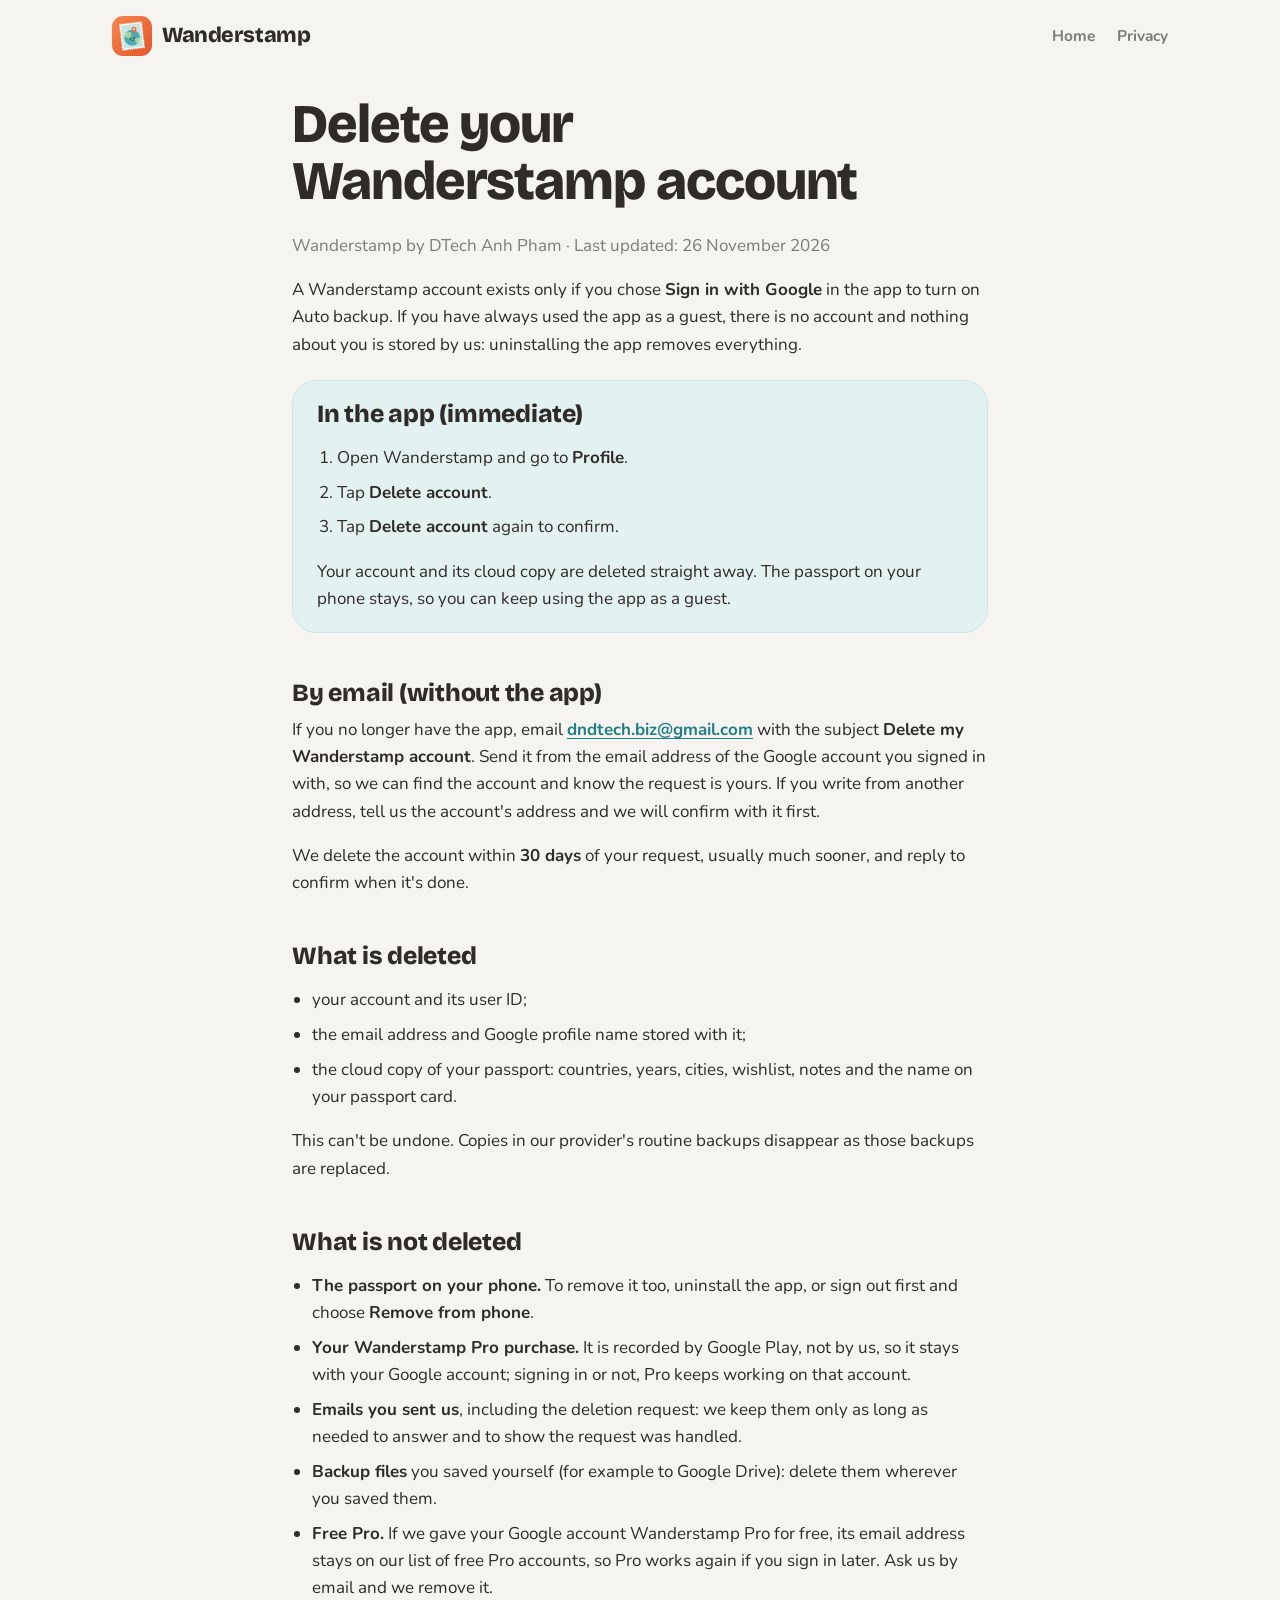
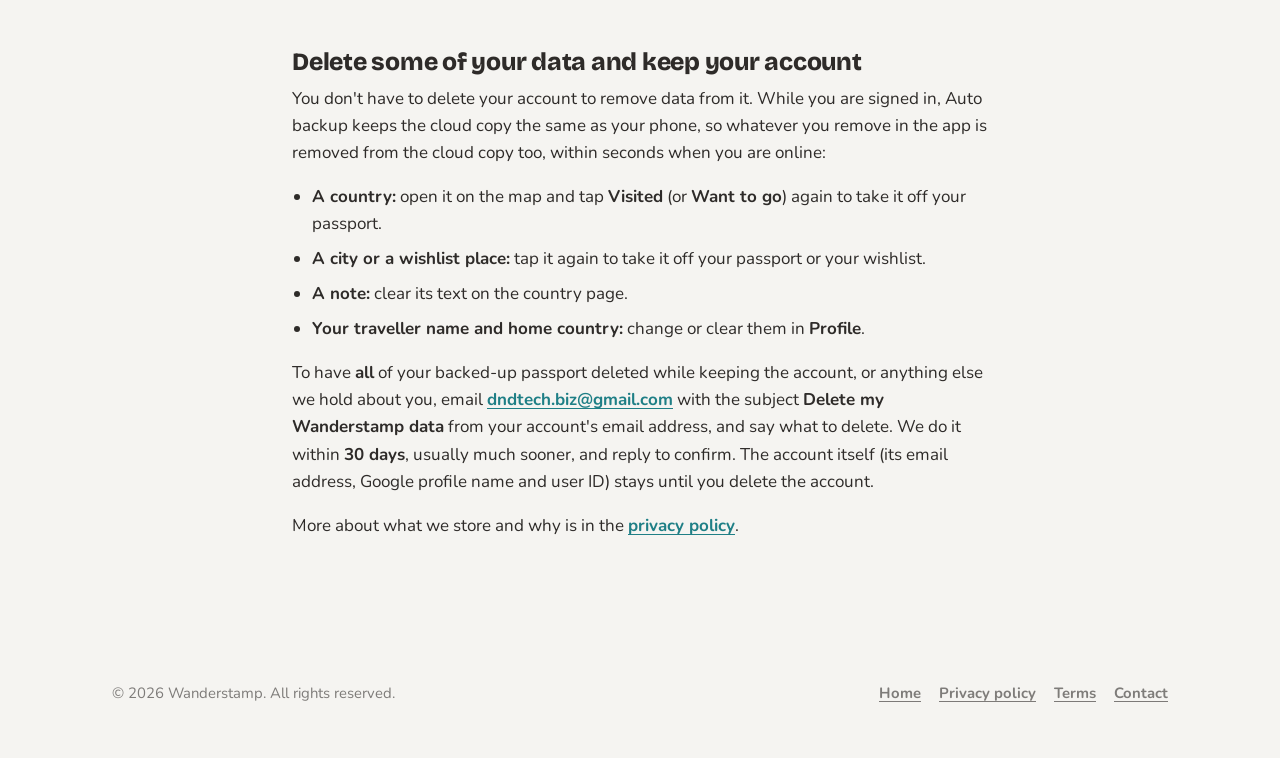
==== commit 3d0ee395: "Feature panels with live phones, Pro section and simpler footer Spinning globe hero, four animated p" ====
--- a/delete-account.html
+++ b/delete-account.html
@@ -107,11 +107,12 @@
 
   <footer>
     <div class="wrap">
-      <span>© 2026 Wanderstamp · DTech Anh Pham</span>
+      <span>© 2026 Wanderstamp. All rights reserved.</span>
       <nav aria-label="Footer">
         <a href="./">Home</a>
         <a href="privacy.html">Privacy policy</a>
         <a href="terms.html">Terms</a>
+        <a href="mailto:dndtech.biz@gmail.com?subject=Wanderstamp">Contact</a>
       </nav>
     </div>
   </footer>
--- a/style.css
+++ b/style.css
@@ -103,7 +103,6 @@
   font-size: 0.9rem;
 }
 .top nav .pill:hover { color: var(--white); background: #000; }
-@media (max-width: 640px) { .top nav .opt { display: none; } }
 
 /* ---------- Rubber-stamp label (above section titles) ---------- */
 
@@ -122,6 +121,11 @@
   color: var(--sunset);
   background: url("data:image/svg+xml,%3Csvg xmlns='http://www.w3.org/2000/svg' width='40' height='12' viewBox='0 0 40 12'%3E%3Cpath d='M0 6q5-5 10 0t10 0 10 0 10 0' fill='none' stroke='%23F26B3A' stroke-width='3' stroke-linecap='round'/%3E%3C/svg%3E") repeat-x 0 100% / 30px 9px;
   padding-bottom: 0.12em;
+}
+/* The same wavy underline in gold, for Pro */
+.wavy.gold {
+  color: #C38F25;
+  background-image: url("data:image/svg+xml,%3Csvg xmlns='http://www.w3.org/2000/svg' width='40' height='12' viewBox='0 0 40 12'%3E%3Cpath d='M0 6q5-5 10 0t10 0 10 0 10 0' fill='none' stroke='%23E9B44C' stroke-width='3' stroke-linecap='round'/%3E%3C/svg%3E");
 }
 
 /* ---------- Buttons ---------- */
@@ -149,17 +153,18 @@
 .play-soon svg { flex: none; }
 .play-soon small { display: block; font-size: 0.72rem; letter-spacing: 0.05em; opacity: 0.75; text-transform: uppercase; }
 .play-soon strong { font: 800 1.12rem/1.1 'Nunito', sans-serif; }
-.play-soon.light { background: var(--white); color: var(--ink); box-shadow: 0 4px 0 rgba(0, 0, 0, 0.18); }
+/* Not out yet (the App Store): greyed out */
+.play-soon.is-soon { opacity: 0.45; filter: grayscale(1); box-shadow: none; cursor: default; }
 
 /* ---------- Phone frame around a screenshot ---------- */
 
 .phone {
   position: relative; margin: 0;
-  width: 100%; aspect-ratio: 540 / 1100;
-  padding: 3.2% 3.2% 3.2%;
+  width: 100%;
+  padding: 4.5px;
   background: #1D1B1A; border-radius: 13% / 6.4%;
   box-shadow: 0 30px 60px -20px rgba(110, 50, 20, 0.35), 0 8px 18px rgba(46, 43, 41, 0.12),
-    inset 0 0 0 2px #3A3634;
+    inset 0 0 0 1px #3A3634;
 }
 .phone::before {
   /* the camera hole */
@@ -167,72 +172,212 @@
   transform: translateX(-50%); border-radius: 50%; background: #0B0A0A; z-index: 1;
 }
 .phone .screen {
-  width: 100%; height: 100%; overflow: hidden; border-radius: 10.5% / 5.1%;
+  width: 100%; overflow: hidden; border-radius: 11.8% / 5.8%;
   background: var(--paper);
-  display: flex; flex-direction: column;
 }
 .phone .screen::before {
-  /* a plain status bar, since the screenshots are cropped below it */
-  content: ''; flex: 0 0 5.4%;
+  /* a plain status bar, since the screenshots are cropped below it; the screen is exactly this
+     plus the screenshot, so the picture always reaches the bottom */
+  content: ''; display: block; aspect-ratio: 9 / 1;
 }
 .phone img { display: block; width: 100%; height: auto; }
 
 /* ---------- Hero ---------- */
 
+/* A short pitch on the left; the map phone, tilted, with real stamps stuck around it. */
+.hero-band { position: relative; overflow: clip; }
 .hero {
   display: grid; gap: 40px; align-items: center;
-  padding-top: 28px; padding-bottom: 40px;
-}
-@media (min-width: 900px) { .hero { grid-template-columns: 1.08fr 0.92fr; padding-top: 56px; padding-bottom: 72px; } }
-.hero h1 { margin-bottom: 0.32em; }
-.lead { font-size: clamp(1.1rem, 2.2vw, 1.28rem); color: var(--ink60); max-width: 31em; }
-.cta { display: flex; flex-wrap: wrap; gap: 14px 22px; align-items: center; margin-top: 28px; }
-.cta .peek { color: var(--ink); text-decoration: none; display: inline-flex; gap: 6px; align-items: center; }
-.cta .peek:hover { color: var(--sunset-text); }
-.small-print {
-  display: flex; flex-wrap: wrap; gap: 6px 18px; margin: 22px 0 0; padding: 0; list-style: none;
-  color: var(--ink60); font-weight: 700; font-size: 0.95rem;
-}
-.small-print li::before { content: '✓'; color: var(--teal-deep); margin-right: 7px; font-weight: 800; }
-
-.hero-art { position: relative; display: grid; place-items: center; padding: 20px 0 10px; }
-.hero-art .phone { width: min(68vw, 330px); transform: rotate(3deg); }
+  padding-top: 48px; padding-bottom: 48px;
+}
+@media (min-width: 900px) { .hero { grid-template-columns: 1.08fr 0.92fr; padding-top: 88px; padding-bottom: 72px; } }
+.hero h1 { margin-bottom: 0.3em; font-size: clamp(2.4rem, 6vw, 4rem); }
+.lead { font-size: clamp(1.1rem, 2.2vw, 1.3rem); color: var(--ink60); max-width: 26em; }
+.cta { display: flex; flex-wrap: wrap; gap: 12px; align-items: center; margin-top: 26px; }
+.hero-note { margin: 14px 0 0; color: var(--ink60); font-weight: 700; font-size: 0.92rem; }
+
+.hero-art { position: relative; display: grid; place-items: center; padding: 34px 0 30px; }
+/* The globe: a canvas drawn by assets/js/globe.js, over the still picture it replaces once it
+   has drawn (the picture stays if scripts don't run). */
+.globe-wrap {
+  position: relative; z-index: 2; width: min(78vw, 440px); aspect-ratio: 1;
+  filter: drop-shadow(0 30px 40px rgba(166, 65, 28, 0.22));
+}
+.globe-wrap img, .globe-wrap canvas { position: absolute; inset: 0; width: 100%; height: 100%; border-radius: 50%; }
+.globe-wrap canvas { opacity: 0; transition: opacity 0.4s; }
+.globe-wrap.live canvas { opacity: 1; }
+.globe-wrap.live img { opacity: 0; transition: opacity 0.4s; }
+.hero-art .s1 { --r: -12deg; width: min(19vw, 93px); left: max(0px, 50% - min(39vw, 220px) - min(10vw, 48px)); top: 2%; transform: rotate(-12deg); }
+.hero-art .s2 { --r: 9deg; z-index: 1; width: min(17vw, 80px); right: max(0px, 50% - min(39vw, 220px) - min(17vw, 80px) + min(6vw, 26px)); bottom: 15%; transform: rotate(9deg); }
+
+/* Floating stat cards: the numbers from the map screen */
+.stat-card {
+  position: absolute; z-index: 2; display: grid; justify-items: start;
+  background: var(--white); border: 1px solid var(--border); border-radius: 18px;
+  padding: 10px 16px 11px; box-shadow: 0 12px 26px rgba(46, 43, 41, 0.12);
+  font-weight: 800; font-size: 0.9rem; line-height: 1.15; color: var(--ink60);
+}
+.stat-card b { font: 800 1.9rem/1 var(--title); color: var(--sunset); }
+.stat-card.c1 { right: 2%; top: 4%; transform: rotate(4deg); }
+.stat-card.c2 { left: -2%; top: 44%; transform: rotate(-4deg); }
+.stat-card.c2 b { color: var(--teal-deep); }
+.stat-card.c3 { right: 18%; bottom: -2%; transform: rotate(-2deg); }
+.stat-card.c3 b { color: #C38F25; }
+@media (max-width: 520px) {
+  .stat-card { padding: 8px 12px 9px; font-size: 0.8rem; }
+  .stat-card b { font-size: 1.5rem; }
+}
+
+
+/* The map panel shows the phone with the map screen, tilted */
+/* The phone shows only its top part: the art box has a fixed height and the panel clips the rest
+   at its bottom edge. */
+/* A fixed phone size, shown in full and standing straight, so the phones look the same on every
+   screen. */
+.phone-art { display: grid; place-items: center; align-self: center; min-height: 0; }
+.phone-art .phone { width: 250px; margin: 0; }
+@media (min-width: 820px) {
+  .feat.feat-phone, .feat.feat-white { min-height: 606px; }
+  /* Phones alternate sides: right, left, right */
+  .feat-phone.flip { grid-template-columns: minmax(0, 0.8fr) minmax(0, 1.2fr); }
+  .feat-phone.flip .phone-art { order: -1; }
+}
+/* The live globe sits exactly over the globe in the screenshot (its centre is 50.6% down the
+   picture and it is 93.8% of its width), and only shows once it has drawn. */
+.map-shot { position: relative; overflow: hidden; container-type: inline-size; }
+.map-shot > img { display: block; }
+
+/* The passport phone (assets/js/count-up.js): live numbers and a live progress bar laid over the
+   ones in the screenshot, in the app's fonts and colours (IdCard.tsx, PassportScreen.tsx), so they
+   can count up. Positions are measured from the picture, in % of it. */
+.pass-shot { position: relative; container-type: inline-size; }
+.pass-shot > img { display: block; }
+.pnum {
+  position: absolute; background: #fff; line-height: 1; white-space: nowrap;
+  padding: 0 0.6cqw 0.2cqw 0; font-family: var(--title); font-weight: 800; font-size: 6.32cqw;
+}
+.p-countries { left: 73.98%; top: calc(25.53% - 0.2em); font: 800 3.28cqw/1 'Nunito', sans-serif; color: var(--sunset); min-width: 4.8cqw; }
+.p-cities { left: 8.43%; top: calc(41.97% - 0.17em); color: var(--teal-deep); min-width: 8.6cqw; }
+.p-regions { left: 39.63%; top: calc(42.02% - 0.17em); color: var(--teal); min-width: 6.9cqw; }
+.p-conts { left: 70.74%; top: calc(41.97% - 0.17em); color: var(--sun); min-width: 3.9cqw; padding-right: 0; }
+.pbar {
+  position: absolute; left: 9.35%; top: 29.35%; width: 81.3%; height: 1.2%;
+  border-radius: 999px; background: var(--sand); overflow: hidden;
+}
+.pbar i { display: block; height: 100%; width: 54.5%; border-radius: 999px; background: var(--sunset); }
+
+/* The share phone: a loop like a screen recording. Share is tapped (the button sits at
+   4.6% / 91.3% of the screenshot, 75% x 6.8% of it), the screen dims and a share sheet slides up,
+   the app icons pop in one by one, Instagram is tapped, then it all slides away and starts over.
+   It runs only while the panel is on screen (.play, set by the script in index.html). */
+.share-shot { position: relative; overflow: hidden; container-type: inline-size; }
+.share-shot > img { display: block; }
+.sh-layer > * { position: absolute; pointer-events: none; }
+.sh-press { left: 4.6%; top: 91.3%; width: 75%; height: 6.8%; border-radius: 999px; background: rgba(20, 60, 64, 0.22); opacity: 0; }
+.sh-dim { inset: 0; background: rgba(46, 43, 41, 0.38); opacity: 0; }
+.sh-sheet {
+  left: 0; right: 0; bottom: 0; padding: 5cqw 5cqw 8cqw; background: #fff; border-radius: 6cqw 6cqw 0 0;
+  box-shadow: 0 -2cqw 6cqw rgba(46, 43, 41, 0.18); transform: translateY(105%);
+}
+.sh-sheet::before { content: ''; display: block; width: 11cqw; height: 1.1cqw; margin: -1.5cqw auto 3.5cqw; border-radius: 9px; background: #ddd8d0; }
+.sh-sheet b { display: block; margin-bottom: 4.5cqw; font: 800 4.6cqw/1 'Nunito', sans-serif; color: var(--ink); }
+.sh-apps { display: flex; justify-content: space-between; }
+.sh-app { display: flex; flex-direction: column; align-items: center; gap: 1.8cqw; width: 20cqw; transform: scale(0); }
+.sh-app svg { width: 14cqw; height: 14cqw; display: block; filter: drop-shadow(0 1cqw 1.4cqw rgba(46, 43, 41, 0.18)); }
+.sh-app i { font: 700 3cqw/1 'Nunito', sans-serif; font-style: normal; color: #6b655e; }
+.sh-tap {
+  width: 13cqw; height: 13cqw; margin: -6.5cqw 0 0 -6.5cqw; border-radius: 50%; z-index: 3;
+  background: rgba(255, 255, 255, 0.45); border: 0.6cqw solid #fff; box-shadow: 0 0 0 0.4cqw rgba(46, 43, 41, 0.18); opacity: 0;
+}
+.sh-tap.t1 { left: 42%; top: 94.7%; }
+.sh-tap.t2 { left: 15%; top: auto; bottom: 19.5cqw; margin: 0 0 -6.5cqw -6.5cqw; background: rgba(46, 43, 41, 0.12); border-color: rgba(46, 43, 41, 0.35); box-shadow: none; }
+.share-shot.play .sh-press { animation: sh-press 7s infinite; }
+.share-shot.play .sh-dim { animation: sh-dim 7s infinite; }
+.share-shot.play .sh-sheet { animation: sh-sheet 7s infinite; }
+.share-shot.play .sh-app.a1 { animation: sh-app 7s infinite; }
+.share-shot.play .sh-app.a2 { animation: sh-app-still 7s 0.14s infinite; }
+.share-shot.play .sh-app.a3 { animation: sh-app-still 7s 0.28s infinite; }
+.share-shot.play .sh-app.a4 { animation: sh-app-still 7s 0.42s infinite; }
+.share-shot.play .sh-tap.t1 { animation: sh-tap1 7s infinite; }
+.share-shot.play .sh-tap.t2 { animation: sh-tap2 7s infinite; }
+@keyframes sh-tap1 { 0%, 8% { opacity: 0; transform: scale(0.4); } 10% { opacity: 1; transform: scale(0.75); } 17%, 100% { opacity: 0; transform: scale(1.25); } }
+@keyframes sh-tap2 { 0%, 62% { opacity: 0; transform: scale(0.4); } 64% { opacity: 1; transform: scale(0.75); } 71%, 100% { opacity: 0; transform: scale(1.25); } }
+@keyframes sh-press { 0%, 9% { opacity: 0; } 11%, 14% { opacity: 1; } 18%, 100% { opacity: 0; } }
+@keyframes sh-dim { 0%, 15% { opacity: 0; } 21%, 80% { opacity: 1; } 87%, 100% { opacity: 0; } }
+@keyframes sh-sheet {
+  0%, 15% { transform: translateY(105%); animation-timing-function: cubic-bezier(.2, .8, .2, 1); }
+  23%, 80% { transform: none; animation-timing-function: ease-in; }
+  86%, 100% { transform: translateY(105%); }
+}
+/* Instagram also dips when it is tapped; the others just pop in */
+@keyframes sh-app {
+  0%, 21% { transform: scale(0); }
+  25% { transform: scale(1.18); }
+  28%, 63% { transform: scale(1); }
+  65% { transform: scale(0.86); }
+  68%, 100% { transform: scale(1); }
+}
+@keyframes sh-app-still { 0%, 21% { transform: scale(0); } 25% { transform: scale(1.18); } 28%, 100% { transform: scale(1); } }
+
+/* The stamp collection phone (assets/js/stamp-fill.js): each coloured stamp in the screenshot starts
+   greyed out, like one not collected yet, then turns back to colour one by one with a little ink
+   ring. The boxes are measured from the picture, in % of it. */
+.stamps-shot { position: relative; }
+.stamps-shot > img { display: block; }
+.gs-layer { position: absolute; inset: 0; }
+.gs {
+  position: absolute; border-radius: 8px;
+  -webkit-backdrop-filter: grayscale(1) contrast(0.8) brightness(1.08);
+  backdrop-filter: grayscale(1) contrast(0.8) brightness(1.08);
+  background: rgba(245, 244, 241, 0.38);
+  transition: opacity 0.35s ease-out;
+}
+.gs.on { opacity: 0; }
+.gs-ring {
+  position: absolute; width: 18%; aspect-ratio: 1; margin: -9% 0 0 -9%; border-radius: 50%;
+  border: 2px solid var(--sunset); opacity: 0; pointer-events: none;
+}
+.gs.on + .gs-ring { animation: gs-ring 0.6s ease-out; }
+@keyframes gs-ring { 0% { opacity: 0.9; transform: scale(0.4); } 100% { opacity: 0; transform: scale(1.3); } }
+
+/* The demo loop (assets/js/map-fill.js): the country page slides up over the map, its Visited
+   button switches on with the app's little bounce, a tap ring shows each tap, and Vietnam
+   pulses once it fills in. */
+.sheet {
+  position: absolute; inset: 0; z-index: 2; background: var(--paper);
+  transform: translateY(102%); transition: transform 0.5s cubic-bezier(.2, .8, .2, 1);
+}
+.sheet img { display: block; width: 100%; height: auto; }
+.map-shot.sheet-up .sheet { transform: none; }
+.visit-btn {
+  position: absolute; left: 5.19%; top: 50.38%; width: 43.52%; height: 7.07%;
+  display: flex; align-items: center; justify-content: center; gap: 1.4cqw;
+  border-radius: 999px; border: 0.55cqw solid var(--sunset); background: var(--paper);
+  color: var(--sunset-dark); font: 800 3.7cqw/1 'Nunito', sans-serif;
+}
+.visit-btn svg { display: none; width: 4.2cqw; height: 4.2cqw; fill: currentColor; }
+.map-shot.visited .visit-btn { background: var(--sunset); color: var(--white); animation: btn-bounce 0.5s ease-out; }
+.map-shot.visited .visit-btn svg { display: block; }
+@keyframes btn-bounce { 0% { transform: scale(0.6); } 55% { transform: scale(1.14); } 100% { transform: scale(1); } }
+.tap {
+  position: absolute; z-index: 3; width: 13cqw; height: 13cqw; margin: -6.5cqw 0 0 -6.5cqw;
+  border-radius: 50%; background: rgba(255, 255, 255, 0.45); border: 0.6cqw solid #fff;
+  box-shadow: 0 0 0 0.4cqw rgba(46, 43, 41, 0.18); opacity: 0; pointer-events: none;
+}
+.tap.go { animation: tap-ring 0.6s ease-out; }
+.map-shot.pulse .tap { background: rgba(242, 107, 58, 0.25); border-color: var(--sunset); }
+@keyframes tap-ring { 0% { opacity: 0; transform: scale(0.4); } 25% { opacity: 1; transform: scale(0.75); } 100% { opacity: 0; transform: scale(1.25); } }
+.fill-globe { position: absolute; left: 3.1%; top: 26.25%; width: 93.8%; aspect-ratio: 1; border-radius: 50%; opacity: 0; transition: opacity 0.3s; }
+.map-shot.live .fill-globe { opacity: 1; }
+
+/* Stickers: real stamps stuck on top of things */
 .sticker {
   position: absolute; z-index: 2; height: auto;
   filter: drop-shadow(0 8px 10px rgba(46, 43, 41, 0.16));
   transition: transform 0.3s cubic-bezier(.3, 1.6, .5, 1);
 }
 .sticker:hover { transform: rotate(var(--r, 0deg)) scale(1.08) !important; }
-.hero-art .s1 { --r: -12deg; width: min(27vw, 128px); left: 2%; top: 6%; transform: rotate(-12deg); }
-.hero-art .s2 { --r: 9deg; width: min(29vw, 136px); right: 0; bottom: 14%; transform: rotate(9deg); }
-.hero-art .s3 { --r: -6deg; width: min(22vw, 104px); left: 6%; bottom: 4%; transform: rotate(-6deg); }
-@media (min-width: 900px) {
-  .hero-art .s1 { left: -2%; }
-  .hero-art .s2 { right: -4%; }
-}
-.hero-art .note {
-  position: absolute; right: 2%; top: 3%; z-index: 2;
-  background: var(--white); border: 1px solid var(--border); border-radius: 16px;
-  padding: 9px 14px; transform: rotate(4deg);
-  box-shadow: 0 8px 18px rgba(46, 43, 41, 0.1);
-  font-weight: 800; font-size: 0.92rem; line-height: 1.2; text-align: center;
-}
-.hero-art .note b { display: block; font: 800 1.7rem/1 var(--title); color: var(--sunset); }
-
-/* ---------- Stamp strip (slowly scrolling row of real stamps) ---------- */
-
-.strip {
-  overflow: hidden; padding: 26px 0;
-  border-block: 2px dashed var(--sand-dash);
-  -webkit-mask-image: linear-gradient(90deg, transparent, #000 8%, #000 92%, transparent);
-  mask-image: linear-gradient(90deg, transparent, #000 8%, #000 92%, transparent);
-}
-.strip-track { display: flex; gap: 34px; width: max-content; animation: drift 60s linear infinite; }
-.strip img { width: 104px; height: auto; flex: none; }
-.strip img:nth-child(odd) { transform: rotate(-4deg); }
-.strip img:nth-child(even) { transform: rotate(3deg) translateY(6px); }
-.strip:hover .strip-track { animation-play-state: paused; }
-@keyframes drift { to { transform: translateX(-50%); } }
+.hero-art .sticker:hover { transform: rotate(var(--r, 0deg)) !important; }
 
 /* ---------- Sections ---------- */
 
@@ -242,209 +387,86 @@
 .section-head p { color: var(--ink60); font-size: 1.15rem; margin: 0; }
 .center { text-align: center; margin-inline: auto; }
 
-/* How it works: three passport pages */
-.steps { display: grid; gap: 18px; counter-reset: step; }
-@media (min-width: 820px) { .steps { grid-template-columns: repeat(3, 1fr); } }
-.step {
-  position: relative; background: var(--white); border-radius: 28px; padding: 26px 26px 28px;
-  border: 1px solid var(--border);
-}
-.step::before {
-  counter-increment: step; content: counter(step);
-  display: grid; place-items: center; width: 54px; height: 54px; margin-bottom: 16px;
-  border-radius: 50%; border: 3px solid currentColor; outline: 1.5px solid currentColor; outline-offset: 3px;
-  font: 800 1.6rem/1 var(--stamp); transform: rotate(-8deg);
-}
-.step:nth-child(1)::before { color: var(--sunset); }
-.step:nth-child(2)::before { color: #C38F25; }
-.step:nth-child(3)::before { color: var(--teal-deep); }
-.step p { color: var(--ink60); margin: 0; }
-
-/* Try it: tap a blank slot and it gets stamped, like in the app */
-.try {
-  margin-top: 18px; padding: 30px 26px; border-radius: 28px;
-  background: var(--sunset-tint); border: 1px solid var(--sunset-tint-border);
-  display: grid; gap: 22px; align-items: center;
-}
-@media (min-width: 820px) { .try { grid-template-columns: 0.9fr 1.1fr; padding: 34px 40px; } }
-.try h3 { margin-bottom: 0.25em; }
-.try p { color: var(--ink60); margin: 0; }
-.slots { display: flex; justify-content: center; gap: clamp(10px, 3vw, 26px); }
-.slot {
-  position: relative; width: clamp(92px, 24vw, 128px); aspect-ratio: 248 / 295;
-  padding: 0; border: 0; background: none; cursor: pointer;
-  -webkit-tap-highlight-color: transparent;
-}
-.slot .blank {
-  position: absolute; inset: 6%;
-  display: grid; place-items: end center; padding-bottom: 14%;
-  border: 2.5px dashed var(--sand-dash); border-radius: 10px; background: rgba(255, 255, 255, 0.55);
-  color: var(--ink45); font: 800 clamp(0.7rem, 2.2vw, 0.85rem)/1 var(--stamp); letter-spacing: 0.08em;
-  text-transform: uppercase;
-}
-.slot .blank::before {
-  content: 'Tap me'; position: absolute; top: 38%; left: 50%; transform: translateX(-50%);
-  font: 700 0.8rem/1 'Nunito', sans-serif; letter-spacing: 0; text-transform: none; color: var(--sunset-text);
-  white-space: nowrap;
-}
-.slot:hover .blank { border-color: var(--sunset); }
-.slot img {
-  position: absolute; inset: 0; width: 100%; height: 100%; object-fit: contain;
-  opacity: 0; transform: scale(1.6) rotate(-10deg);
-}
-.slot.stamped .blank { opacity: 0; }
-.slot.stamped img { animation: thunk 0.42s cubic-bezier(.2, .9, .3, 1.25) forwards; }
-.slot:nth-child(2).stamped img { --end: 4deg; }
-.slot:nth-child(3).stamped img { --end: -2deg; }
-@keyframes thunk {
-  0% { opacity: 0; transform: scale(1.6) rotate(-10deg); }
-  60% { opacity: 1; transform: scale(0.92) rotate(var(--end, -4deg)); }
-  100% { opacity: 1; transform: scale(1) rotate(var(--end, -4deg)); }
-}
-.slots-reset {
-  display: block; margin: 14px auto 0; background: none; border: 0; cursor: pointer;
-  color: var(--sunset-text); font: 700 0.92rem 'Nunito', sans-serif; text-decoration: underline;
-  text-underline-offset: 3px; visibility: hidden;
-}
-.slots-reset.show { visibility: visible; }
-
-/* A peek inside: big rounded cards with a phone peeking out */
-.bento { display: grid; gap: 18px; }
+/* Features: one wide panel each, words on the left and the feature as a thing on the right */
+.feats { display: grid; gap: 18px; }
+.feat {
+  display: grid; gap: 28px; align-items: center;
+  border-radius: 36px; padding: 34px 24px 38px; overflow: hidden;
+  border: 1px solid transparent;
+}
 @media (min-width: 820px) {
-  .bento { grid-template-columns: repeat(6, 1fr); }
-  .card.wide { grid-column: span 4; }
-  .card.narrow { grid-column: span 2; }
-  .card.half { grid-column: span 3; }
-}
-.card {
-  position: relative; overflow: hidden; border-radius: 32px; padding: 30px 28px 0;
-  display: flex; flex-direction: column; min-height: 440px;
-  border: 1px solid transparent;
-}
-.card h3 { font-size: 1.6rem; margin-bottom: 0.3em; }
-.card p { color: var(--ink60); margin: 0 0 24px; max-width: 26em; }
-.card .phone {
-  width: min(240px, 72%); margin: auto auto 0; margin-bottom: -38%;
-  transition: transform 0.35s cubic-bezier(.3, 1.4, .5, 1);
-}
-.card:hover .phone { transform: translateY(-14px) rotate(-1.5deg); }
-.card.wide { display: grid; grid-template-columns: 1fr; }
-@media (min-width: 620px) {
-  .card.wide { grid-template-columns: 1fr 1fr; gap: 10px; }
-  .card.wide .copy { padding-bottom: 30px; }
-  .card.wide .phone { margin-bottom: -30%; align-self: end; }
-}
-.card .sticker { width: 96px; }
-.card-sunset { background: var(--sunset-tint); border-color: var(--sunset-tint-border); }
-.card-sun { background: var(--sun-tint); border-color: var(--sun-tint-border); }
-.card-teal { background: var(--teal-tint); border-color: var(--teal-tint-border); }
-.card-sand { background: var(--sand-tint); border-color: var(--sand); }
-.card .tag {
-  align-self: flex-start; margin-bottom: 14px; padding: 4px 11px; border-radius: 999px;
-  background: rgba(255, 255, 255, 0.75); font-weight: 800; font-size: 0.8rem; color: var(--ink60);
-}
-
-/* Make it yours: styles, themes and cards */
-.yours { display: grid; gap: 18px; }
-@media (min-width: 820px) { .yours { grid-template-columns: 1fr 1fr; } }
-.panel {
-  background: var(--white); border: 1px solid var(--border); border-radius: 32px; padding: 30px 28px;
-}
-.panel-head { display: flex; justify-content: space-between; align-items: baseline; gap: 10px; }
-.panel h3 { font-size: 1.5rem; }
-.panel p { color: var(--ink60); }
-.pro-pill {
-  flex: none; padding: 3px 11px; border-radius: 999px; background: var(--sun); color: var(--sun-on);
-  font: 800 0.78rem/1.5 var(--stamp); letter-spacing: 0.1em;
-}
-.free-pill { background: var(--teal-tint); color: var(--teal-text); }
-.stamp-row { display: flex; justify-content: center; gap: 4px; margin: 18px 0 6px; }
-.stamp-row img { width: clamp(80px, 22vw, 116px); height: auto; transition: transform 0.3s cubic-bezier(.3, 1.6, .5, 1); }
-.stamp-row img:nth-child(1) { transform: rotate(-6deg); }
-.stamp-row img:nth-child(2) { transform: rotate(2deg) translateY(-6px); }
-.stamp-row img:nth-child(3) { transform: rotate(7deg); }
-.stamp-row img:hover { transform: scale(1.1) rotate(0deg); }
-.chips { display: flex; flex-wrap: wrap; gap: 8px; margin: 14px 0 0; padding: 0; list-style: none; }
-.chips li {
-  padding: 6px 13px; border-radius: 999px; background: var(--sand-tint);
-  font-weight: 700; font-size: 0.92rem;
-}
-.chips li.on { background: var(--ink); color: var(--white); }
-.globes { display: flex; flex-wrap: wrap; justify-content: center; gap: 16px 14px; margin: 22px 0 4px; padding: 0; list-style: none; }
-.globes li { display: grid; justify-items: center; gap: 6px; font-weight: 700; font-size: 0.92rem; }
-.globes svg { width: 64px; height: 64px; transition: transform 0.5s; }
-.globes li:hover svg { transform: rotate(-25deg); }
-
-/* Pro: a big postage stamp with a perforated edge */
-/* Holes are punched on a grid whose tiles are rounded to fit the box exactly, so a half hole
-   sits on every edge: each tile cuts a quarter circle at each of its corners (intersected),
-   and the solid content box is added back so only the edge band shows holes. */
-.perforated {
-  --r: 9px; --t: 26px;
-  padding: var(--r);
-  background: var(--sun-tint);
-  --hole: #0000 var(--r), #000 calc(var(--r) + 0.5px);
-  -webkit-mask:
-    linear-gradient(#000 0 0) content-box no-repeat,
-    radial-gradient(circle at 0 0, var(--hole)) 0 0 / var(--t) var(--t) round border-box,
-    radial-gradient(circle at 100% 0, var(--hole)) 0 0 / var(--t) var(--t) round border-box,
-    radial-gradient(circle at 0 100%, var(--hole)) 0 0 / var(--t) var(--t) round border-box,
-    radial-gradient(circle at 100% 100%, var(--hole)) 0 0 / var(--t) var(--t) round border-box;
-  -webkit-mask-composite: source-over, source-in, source-in, source-in;
-  mask:
-    linear-gradient(#000 0 0) content-box no-repeat,
-    radial-gradient(circle at 0 0, var(--hole)) 0 0 / var(--t) var(--t) round border-box,
-    radial-gradient(circle at 100% 0, var(--hole)) 0 0 / var(--t) var(--t) round border-box,
-    radial-gradient(circle at 0 100%, var(--hole)) 0 0 / var(--t) var(--t) round border-box,
-    radial-gradient(circle at 100% 100%, var(--hole)) 0 0 / var(--t) var(--t) round border-box;
-  mask-composite: add, intersect, intersect, intersect;
-}
-.pro-wrap { position: relative; filter: drop-shadow(0 18px 28px rgba(110, 82, 22, 0.18)); }
-.pro {
-  display: grid; gap: 30px; align-items: center;
-  border: 2px dashed var(--sun-tint-border); border-radius: 6px;
-  padding: 34px 24px;
-}
-@media (min-width: 860px) { .pro { grid-template-columns: 1fr 1.05fr; padding: 48px 52px; } }
-.pro h2 { margin-bottom: 0.3em; }
-.pro .intro { color: var(--sun-text); font-size: 1.12rem; }
-.price { display: flex; align-items: baseline; gap: 10px; margin: 20px 0 6px; font: 800 3rem/1 var(--title); color: var(--sun-on); }
-.price small { font: 700 1.05rem 'Nunito', sans-serif; color: var(--sun-text); }
-.pro .free { color: var(--sun-text); font-size: 0.97rem; margin: 0; }
-.pro ul { list-style: none; padding: 0; margin: 0; display: grid; gap: 14px; }
-.pro li {
-  display: flex; gap: 14px; align-items: center;
-  background: rgba(255, 255, 255, 0.7); border-radius: 20px; padding: 14px 18px;
-}
-.pro li b { display: block; font: 800 1.12rem/1.2 var(--title); }
-.pro li span { color: var(--ink60); font-size: 0.97rem; line-height: 1.4; }
-.pro .ico {
-  flex: none; display: grid; place-items: center; width: 46px; height: 46px; border-radius: 14px;
-  background: var(--sun); color: var(--sun-on);
-}
-.pro-wrap .sticker { width: 112px; right: -14px; top: -40px; transform: rotate(12deg); --r: 12deg; }
-@media (max-width: 859px) { .pro-wrap .sticker { width: 80px; top: -44px; right: -2px; } }
-
-/* FAQ */
-.faq { max-width: 780px; margin: 0 auto; display: grid; gap: 12px; }
-.faq details {
-  background: var(--white); border: 1px solid var(--border); border-radius: 22px; padding: 0 24px;
-  transition: background-color 0.2s;
-}
-.faq details[open] { background: #FFFDFB; }
-.faq summary {
-  list-style: none; cursor: pointer; padding: 20px 36px 20px 0; position: relative;
-  font: 800 1.15rem/1.3 var(--title);
-}
-.faq summary::-webkit-details-marker { display: none; }
-.faq summary::after {
-  content: '+'; position: absolute; right: 0; top: 50%; transform: translateY(-50%);
-  display: grid; place-items: center; width: 30px; height: 30px; border-radius: 50%;
-  background: var(--sunset-tint); color: var(--sunset-text); font: 800 1.2rem/1 'Nunito', sans-serif;
-  transition: transform 0.25s;
-}
-.faq details[open] summary::after { transform: translateY(-50%) rotate(45deg); }
-.faq details p { color: var(--ink60); margin: 0 0 20px; }
+  .feat { grid-template-columns: minmax(0, 0.8fr) minmax(0, 1.2fr); gap: 40px; padding: 52px 60px; min-height: 430px; }
+}
+.feat h3 { font-size: clamp(2rem, 4.2vw, 2.9rem); line-height: 1.04; margin-bottom: 0.4em; }
+.feat p { color: var(--ink60); font-size: 1.08rem; max-width: 24em; margin: 0; }
+.eyebrow {
+  display: flex; align-items: center; gap: 10px; margin-bottom: 14px;
+  font: 800 0.85rem/1.2 'Nunito', sans-serif; letter-spacing: 0.12em; text-transform: uppercase;
+}
+/* Panels with a phone: more room for the words, so the heading fits on one line */
+@media (min-width: 820px) {
+  .feat-phone { grid-template-columns: minmax(0, 1.2fr) minmax(0, 0.8fr); }
+  .feat-phone h3 { font-size: min(2.4rem, 3vw); }
+  .feat h3.one-line { white-space: nowrap; }
+}
+
+.feat-art { position: relative; display: grid; place-items: center; min-height: 260px; }
+
+.feat-sunset { background: var(--sunset-tint); border-color: var(--sunset-tint-border); }
+.feat-sunset .eyebrow { color: var(--sunset-text); }
+.feat-teal { background: var(--teal-tint); border-color: var(--teal-tint-border); }
+.feat-teal .eyebrow { color: var(--teal-text); }
+.feat-sun { background: var(--sun-tint); border-color: var(--sun-tint-border); }
+.feat-sun .eyebrow { color: var(--sun-text); }
+.feat-white { background: var(--white); border-color: var(--border); }
+.feat-white .eyebrow { color: var(--sunset-text); }
+
+/* Two rows of stamps drifting past in opposite directions: a collection that keeps going.
+   Each row holds its stamps three times and slides by one third, so the loop has no seam. */
+.drift-rows {
+  display: grid; gap: 16px; justify-self: stretch; align-content: center; overflow: hidden;
+  -webkit-mask-image: linear-gradient(90deg, transparent, #000 12%, #000 88%, transparent);
+  mask-image: linear-gradient(90deg, transparent, #000 12%, #000 88%, transparent);
+}
+.drift-track { display: flex; gap: 20px; width: max-content; animation: drift3 42s linear infinite; }
+.drift-track.back { animation-name: drift3-back; animation-duration: 50s; }
+.drift-rows:hover .drift-track { animation-play-state: paused; }
+.drift-track img {
+  flex: none; width: clamp(96px, 11vw, 128px); height: auto;
+  filter: drop-shadow(0 5px 6px rgba(166, 65, 28, 0.14));
+}
+.drift-track img:nth-child(odd) { transform: rotate(-4deg); }
+.drift-track img:nth-child(even) { transform: rotate(3deg) translateY(6px); }
+@keyframes drift3 { to { transform: translateX(-33.333%); } }
+@keyframes drift3-back { from { transform: translateX(-33.333%); } to { transform: translateX(0); } }
+
+/* Things lying on the panel: the ID card and the share card */
+.card-obj {
+  display: block; height: auto;
+  filter: drop-shadow(0 22px 26px rgba(31, 79, 84, 0.18)) drop-shadow(0 3px 6px rgba(46, 43, 41, 0.08));
+  transition: transform 0.4s cubic-bezier(.3, 1.4, .5, 1);
+}
+.idcard:hover .card-obj { transform: rotate(-1deg) translateY(-6px); }
+
+
+
+/* Pro: a story heading, then the four perks as a simple list: an icon, a name and one line each */
+.pro-list {
+  list-style: none; margin: 6px auto 0; padding: 0; max-width: 880px;
+  display: grid; grid-template-columns: 1fr 1fr; gap: 26px 48px;
+}
+.pro-list li { display: flex; gap: 16px; align-items: flex-start; }
+.pro-list b { display: block; font: 800 1.15rem/1.25 var(--title); margin-bottom: 3px; }
+.pro-list span:not(.pro-ico) { display: block; color: var(--ink60); font-size: 0.98rem; line-height: 1.45; }
+.pro-ico {
+  flex: none; display: grid; place-items: center; width: 48px; height: 48px; border-radius: 14px;
+  background: var(--sun-tint); border: 1px solid var(--sun-tint-border); color: var(--sun-text);
+}
+.pro-ico svg { width: 24px; height: 24px; fill: none; stroke: currentColor; stroke-width: 1.9; stroke-linecap: round; stroke-linejoin: round; }
+/* Under the Pro list: two rows of gold stamps drifting past (the drift-rows animation) */
+.pro-strip { margin-top: 84px; }
+.pro-strip .drift-track { gap: 16px; }
+.pro-strip .drift-track img { width: clamp(70px, 7.5vw, 92px); filter: drop-shadow(0 6px 8px rgba(110, 82, 22, 0.2)); }
 
 /* Last call: a big orange postcard */
 .last {
@@ -452,33 +474,26 @@
   background: var(--sunset); color: var(--white); border-radius: 36px;
   padding: 64px 22px 70px;
 }
-.last h2 { color: var(--white); font-size: clamp(2.2rem, 6vw, 3.8rem); max-width: 11em; margin-inline: auto; }
+.last h2 { color: var(--white); font-size: clamp(2.2rem, 6vw, 3.8rem); max-width: 12em; margin-inline: auto; }
+/* The wavy underline in white, on the orange card */
+.wavy.light {
+  color: var(--white);
+  background-image: url("data:image/svg+xml,%3Csvg xmlns='http://www.w3.org/2000/svg' width='40' height='12' viewBox='0 0 40 12'%3E%3Cpath d='M0 6q5-5 10 0t10 0 10 0 10 0' fill='none' stroke='%23FFFFFF' stroke-width='3' stroke-linecap='round'/%3E%3C/svg%3E");
+}
 @media (min-width: 820px) { .last { padding-inline: 150px; } }
 .last p { font-size: 1.18rem; max-width: 30em; margin: 0 auto 28px; color: rgba(255, 255, 255, 0.9); }
+.last .center-cta { justify-content: center; margin-top: 0; }
+.last .play-soon { text-align: left; }
 .last .waves { position: absolute; opacity: 0.25; width: 260px; }
 .last .waves.a { left: -30px; top: 30px; }
 .last .waves.b { right: -40px; bottom: 34px; }
-.last .sticker { width: 104px; }
-.last .s1 { left: 6%; bottom: -14px; transform: rotate(-14deg); --r: -14deg; }
-.last .s2 { right: 4%; top: 22px; transform: rotate(11deg); --r: 11deg; }
-@media (max-width: 700px) { .last .sticker { width: 70px; } .last .s1 { left: -8px; } .last .s2 { right: -6px; top: -10px; } }
-
-/* Say hello */
-.hello {
-  display: grid; gap: 18px 40px; align-items: center; margin-top: 64px;
-}
-@media (min-width: 820px) { .hello { grid-template-columns: 1.2fr 0.8fr; } }
-.hello h2 { font-size: clamp(1.8rem, 4vw, 2.4rem); }
-.hello p { color: var(--ink60); margin: 0; }
-.hello .mail { justify-self: start; }
-@media (min-width: 820px) { .hello .mail { justify-self: end; } }
 
 /* ---------- Footer ---------- */
 
 footer { padding: 44px 0 52px; color: var(--ink60); font-size: 0.93rem; }
 footer .wrap {
   display: flex; flex-wrap: wrap; gap: 10px 22px; justify-content: space-between; align-items: center;
-  border-top: 2px dashed var(--sand-dash); padding-top: 26px;
+  padding-top: 26px;
 }
 footer nav { display: flex; gap: 18px; flex-wrap: wrap; }
 footer a { color: var(--ink60); }
@@ -489,10 +504,10 @@
 .js .reveal.in { opacity: 1; transform: none; }
 
 @media (prefers-reduced-motion: reduce) {
+  .share-shot.play .sh-layer > * { animation: none; }
+  .drift-track { animation: none; }
   html { scroll-behavior: auto; }
-  .strip-track { animation: none; }
   .js .reveal { opacity: 1; transform: none; transition: none; }
-  .slot.stamped img { animation: none; opacity: 1; transform: rotate(-4deg); }
   * { transition: none !important; }
 }
 
@@ -514,3 +529,20 @@
 table { border-collapse: collapse; width: 100%; font-size: 0.95rem; }
 th, td { text-align: left; vertical-align: top; padding: 10px 12px; border-bottom: 1px solid var(--border); }
 th { font-family: var(--title); font-weight: 800; }
+
+/* Phones: every block of text is centred, and the two store buttons share one line */
+@media (max-width: 640px) {
+  .hero-copy, .feat-copy { text-align: center; }
+  .lead, .feat p { margin-inline: auto; }
+  .eyebrow { justify-content: center; }
+  .cta { justify-content: center; flex-wrap: nowrap; gap: 8px; }
+  .play-soon { padding: 9px 12px 9px 10px; gap: 8px; border-radius: 14px; text-align: left; }
+  .play-soon svg { width: 20px; height: 22px; }
+  .play-soon small { font-size: 0.6rem; letter-spacing: 0.03em; }
+  .play-soon strong { font-size: 0.98rem; }
+  .pro-list { gap: 28px 14px; }
+  .pro-list li { flex-direction: column; align-items: center; text-align: center; gap: 10px; }
+  .pro-list b { font-size: 1.05rem; }
+  .pro-list span:not(.pro-ico) { font-size: 0.9rem; }
+  footer .wrap, footer nav { justify-content: center; text-align: center; }
+}
